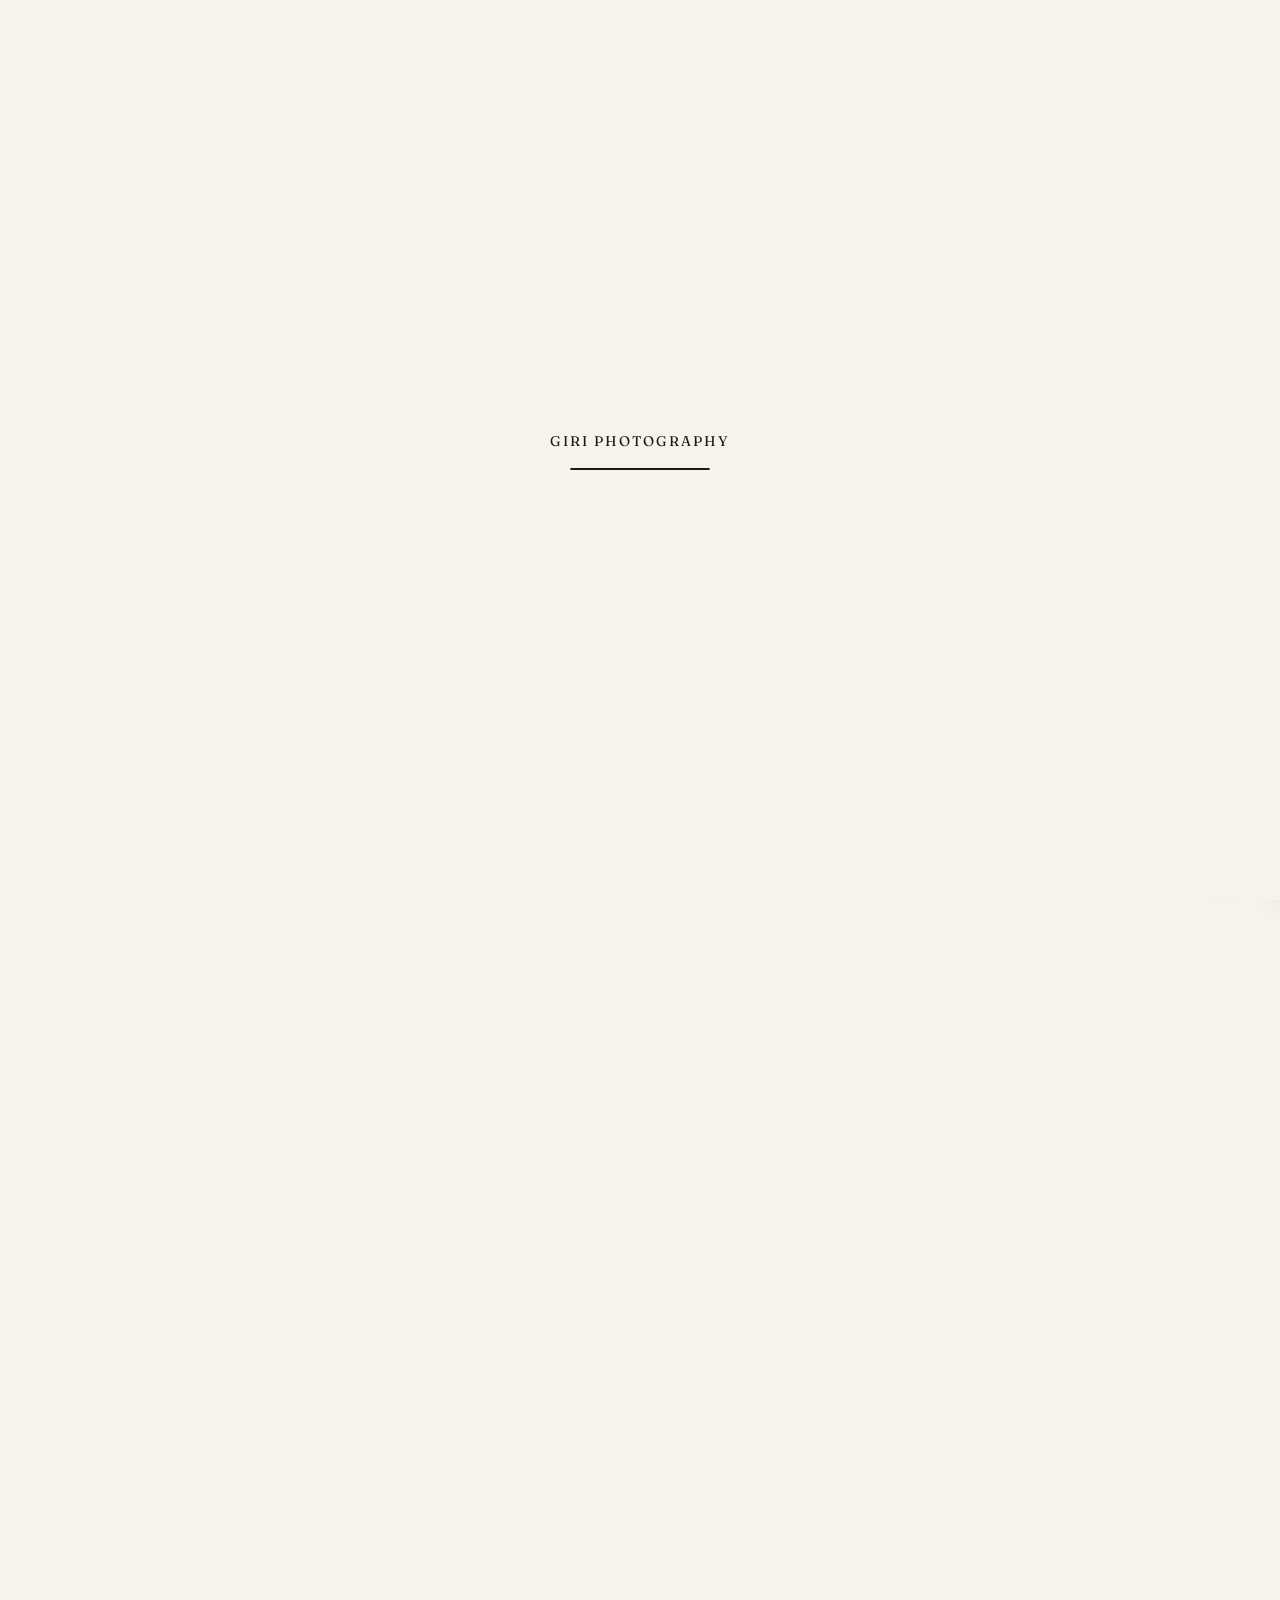
==== index.html @ b2b4411d "Fix Instagram icon lens rendering with fill-rule evenodd" ====
<!DOCTYPE html>
<html lang="en" class="is-loading">
<head>
<meta charset="UTF-8">
<meta name="viewport" content="width=device-width, initial-scale=1.0">
<title>Giri Photography — Visual Archiving</title>

<link rel="stylesheet" href="https://cdnjs.cloudflare.com/ajax/libs/font-awesome/6.5.1/css/all.min.css">
<link rel="stylesheet" href="css/style.css">
<link rel="stylesheet" href="css/home.css">
</head>
<body>
 
<noscript>
  <style>
    #preloader{ display:none !important; }
    html.is-loading, html.is-loading body{ overflow:visible !important; height:auto !important; }
  </style>
</noscript>

<div id="preloader" class="preloader" aria-hidden="true">
  <div class="preloader-inner">
    <div class="preloader-text">Giri Photography</div>
    <div class="preloader-progress">
      <div class="preloader-progress-bar" id="preloaderProgressBar"></div>
    </div>
  </div>
</div>

<header id="siteHeader">
  <div class="container header-inner">
    <div class="logo">
      <a href="index.html" class="logo-name" aria-label="Giri Photography home">
        <span class="logo-giri">Giri</span> <span class="logo-photo">Photography</span>
      </a>
      <span class="logo-social">
        <a href="https://www.instagram.com/giriphotography_official98?igsh=MWI0Zm41c2Rlb3B0MA==" target="_blank" rel="noopener" aria-label="Instagram">
          <svg viewBox="0 0 24 24" width="20" height="20" aria-hidden="true"><defs><radialGradient id="igGrad" cx="30%" cy="107%" r="150%"><stop offset="0%" stop-color="#fdf497"/><stop offset="5%" stop-color="#fdf497"/><stop offset="45%" stop-color="#fd5949"/><stop offset="60%" stop-color="#d6249f"/><stop offset="90%" stop-color="#285AEB"/></radialGradient></defs><rect width="24" height="24" rx="6" fill="url(#igGrad)"/><path fill="#fff" fill-rule="evenodd" d="M12 7.2A4.8 4.8 0 1 0 12 16.8 4.8 4.8 0 0 0 12 7.2Zm0 7.92A3.12 3.12 0 1 1 12 8.88a3.12 3.12 0 0 1 0 6.24Zm4.99-8.11a1.12 1.12 0 1 1-2.24 0 1.12 1.12 0 0 1 2.24 0Z"/></svg>
        </a>
        <a href="https://www.youtube.com/@giriphotography_official" target="_blank" rel="noopener" aria-label="YouTube">
          <svg viewBox="0 0 24 24" width="20" height="20" aria-hidden="true"><path fill="#FF0000" d="M23.5 6.2a3 3 0 0 0-2.1-2.1C19.5 3.5 12 3.5 12 3.5s-7.5 0-9.4.6A3 3 0 0 0 .5 6.2 31 31 0 0 0 0 12a31 31 0 0 0 .5 5.8 3 3 0 0 0 2.1 2.1c1.9.6 9.4.6 9.4.6s7.5 0 9.4-.6a3 3 0 0 0 2.1-2.1A31 31 0 0 0 24 12a31 31 0 0 0-.5-5.8Z"/><path fill="#fff" d="M9.6 15.5V8.5L15.8 12Z"/></svg>
        </a>
      </span>
    </div>

    <nav>
      <ul>
        <li><a href="index.html" class="nav-active fade-seq" style="--fd:0.3s">Home</a></li>
        <li><a href="team.html" class="fade-seq" style="--fd:0.35s">Team</a></li>
        <li><a href="portfolio.html" class="fade-seq" style="--fd:0.4s">Portfolio</a></li>
        <li><a href="service.html" class="fade-seq" style="--fd:0.45s">Services</a></li>
        <li><a href="contact.html" class="fade-seq" style="--fd:0.5s">Contact</a></li>
      </ul>
    </nav>

    <a href="contact.html" class="btn fade-seq" style="--fd:0.55s">Book a Shoot</a>

    <button class="nav-toggle" aria-label="Toggle menu" aria-expanded="false">
      <i class="fa-solid fa-bars"></i>
    </button>
  </div>
</header>

<ul class="mobile-nav" id="navLinks">
  <li><a href="index.html" class="nav-active">Home</a></li>
  <li><a href="team.html">Team</a></li>
  <li><a href="portfolio.html">Portfolio</a></li>
  <li><a href="service.html">Services</a></li>
  <li><a href="contact.html">Contact</a></li>
  <li><a href="contact.html" class="btn">Book a Shoot</a></li>
</ul>

<section class="hero">
  <div class="container">
    <div class="hero-top">
      <h1 class="hero-heading">
        <span class="line"><span class="line-inner">Visual</span></span>
        <span class="line"><span class="line-inner">Archiving</span></span>
      </h1>
      <div class="hero-copy">
        <p class="fade-seq" style="--fd:0.55s">We preserve the emotions, connections, and stories behind every moment through timeless photography.</p>
        <a href="portfolio.html" class="btn btn-outline fade-seq" style="--fd:0.75s">View Portfolio</a>      </div>
    </div>

    <div class="gallery">
      <div class="ph building gallery-item" data-label="Architecture" style="--gd:0s">
        <img src="prewedding/couple9.webp" alt="Architecture">
      </div>
      <div class="right-col">
        <div class="ph coat gallery-item" data-label="Editorial" style="--gd:0.25s">
          <img src="engagement/ring3.webp" alt="Editorial">
        </div>
        <div class="ph lens gallery-item" data-label="Equipment" style="--gd:0.5s">
          <img src="service/babyborn.webp" alt="Equipment">
        </div>
      </div>
    </div>
  </div> 
</section>

<section class="stats-section">
  <div class="container">
    <div class="stats-top"><span class="live-dot"></span>Hyderabad  </div>
    <div class="stats">
      <div class="stat"><div class="num" data-target="7" data-suffix="">0</div><div class="label">Years of Craft</div></div>
      <div class="stat"><div class="num" data-target="500" data-suffix="+">0</div><div class="label">EVENTS COVERED</div></div>
      <div class="stat"><div class="num" data-target="400" data-suffix="">0</div><div class="label">WEDDING STORIES      </div></div>
      <div class="stat"><div class="num" data-target="1000" data-suffix="" data-pad="2">00</div><div class="label">HAPPY FAMILIES</div></div>
    </div>
  </div>
</section>

<section class="studio">
  <div class="container studio-grid">
    <div class="studio-left">
      <div class="eyebrow split-reveal" style="--sd:0s; margin-bottom:16px;">The Studio</div>
      <h2 class="split-reveal" style="--sd:0.1s">Capturing moments that deserve to be remembered forever.</h2>
    </div>
    <div class="studio-right">
      <p class="split-reveal" style="--sd:0.15s">At Giri Photography, we believe every photograph tells a story. Through a thoughtful and artistic approach, we capture genuine emotions and unforgettable moments, creating memories that last a lifetime.</p>
      <a href="team.html" class="discover split-reveal" style="--sd:0.3s">DISCOVER MORE</a>
    </div>
  </div>
</section>

<section class="services">
  <div class="container">
    <div class="services-head">
      <div>
        <div class="eyebrow split-reveal" style="--sd:0s; margin-bottom:10px;">Signature Offerings</div>
        <h2 class="split-reveal" style="--sd:0.1s">Our Services</h2>
        <p class="split-reveal" style="--sd:0.15s; max-width:480px; margin-top:14px;">From weddings to birthdays, we offer a range of photography packages tailored to capture every occasion beautifully.</p>
        <a href="service.html" class="btn btn-outline split-reveal" style="--sd:0.2s; margin-top:20px;">View Services</a>
      </div>
    </div>

    <div class="service-cards-wrap">
      <div class="service-cards">
        <div class="service-card">
          <div class="ph" data-label="Wedding"><img id="home-service-photo-1" src="service/wedding.webp" alt="Wedding"></div>
          <div class="count">01 / 6</div>
          <h3 id="home-service-name-1">Wedding &amp; Pre-Wedding</h3>
          <div class="price" id="home-service-price-1">From ₹8,000</div>
          <a href="contact.html" class="service-book-btn">Book Now</a>
        </div>
        <div class="service-card">
          <div class="ph" data-label="Maternity"><img id="home-service-photo-2" src="service/maternity.webp" alt="Maternity"></div>
          <div class="count">02 / 6</div>
          <h3 id="home-service-name-2">Maternity Shoot</h3>
          <div class="price" id="home-service-price-2">From ₹6,500</div>
          <a href="contact.html" class="service-book-btn">Book Now</a>
        </div>
        <div class="service-card">
          <div class="ph" data-label="House Warming"><img id="home-service-photo-3" src="house.webp" alt="House Warming"></div>
          <div class="count">03 / 6</div>
          <h3 id="home-service-name-3">House Warming Ceremony</h3>
          <div class="price" id="home-service-price-3">From ₹5,000</div>
          <a href="contact.html" class="service-book-btn">Book Now</a>
        </div>
        <div class="service-card">
          <div class="ph" data-label="Haldi ceremony"><img id="home-service-photo-4" src="service/haldi.webp" alt="Haldi ceremony"></div>
          <div class="count">04 / 6</div>
          <h3 id="home-service-name-4">Haldi</h3>
          <div class="price" id="home-service-price-4">From ₹4,000</div>
          <a href="contact.html" class="service-book-btn">Book Now</a>
        </div>
        <div class="service-card">
          <div class="ph" data-label="Birthday parites"><img id="home-service-photo-5" src="service/birthday.webp" alt="Birthday parites"></div>
          <div class="count">05 / 6</div>
          <h3 id="home-service-name-5">Birthday parties</h3>
          <div class="price" id="home-service-price-5">From ₹5,500</div>
          <a href="contact.html" class="service-book-btn">Book Now</a>
        </div>
        <div class="service-card">
          <div class="ph" data-label="traditional events"><img id="home-service-photo-6" src="service/solo.webp" alt="traditional events"></div>
          <div class="count">06 / 6</div>
          <h3 id="home-service-name-6">Solo Photography</h3>
          <div class="price" id="home-service-price-6">From ₹7,000</div>
          <a href="contact.html" class="service-book-btn">Book Now</a>
        </div>
      </div>
    </div>

    <div class="scroll-hint">
      <span>Swipe to see more</span>
      <i class="fa-solid fa-arrow-right-long"></i>
    </div>
  </div>
</section>

<section class="quote-section">
  <div class="container">
    <div class="quote-inner">
      <div class="quote-mark split-reveal" style="--sd:0s">&rdquo;</div>
      <div class="split-reveal" style="--sd:0.1s">
        <blockquote>&ldquo;The studio has a unique ability to capture the soul of a garment. Their work isn&rsquo;t just photography; it&rsquo;s high art that communicates prestige and quiet luxury.&rdquo;</blockquote>
      </div>
      <div class="split-reveal" style="--sd:0.2s">
        <cite>&mdash; Creative Director, Vogue</cite>
      </div>
      <div class="quote-dots split-reveal" style="--sd:0.3s"></div>
    </div>
  </div>

</section>

<section class="cta-section">
  <div class="container">
    <h2 class="split-reveal" style="--sd:0.1s">Begin Your Story</h2>
    <p class="split-reveal" style="--sd:0.2s">From intimate ceremonies to grand celebrations, we transform your precious moments into timeless stories that live beyond a lifetime.</p>
    <a href="contact.html"class="btn">Book Your Session</a></div>
</section>

<footer>
  <div class="container">
    <div class="footer-grid">
      <div class="split-reveal" style="--sd:0s">
        <h4>Giri Photography</h4>
        <p>A studio dedicated to timeless, emotive photography &mdash; weddings, portraits, and editorial work crafted with care.</p>
        <div class="social">
          <a href="https://www.instagram.com/giriphotography_official98?igsh=MWI0Zm41c2Rlb3B0MA==" target="_blank" rel="noopener" aria-label="Instagram"><span><i class="fa-brands fa-instagram"></i></span></a>
          <a href="#" aria-label="Facebook"><span><i class="fa-brands fa-facebook-f"></i></span></a>
          <a href="https://wa.me/919848403872" target="_blank" rel="noopener" aria-label="WhatsApp"><span><i class="fa-brands fa-whatsapp"></i></span></a>
        </div>
      </div>
      <div class="foot-links split-reveal" style="--sd:0.1s">
        <div class="head">Quick Links</div>
        <ul>
          <li><a href="index.html">Home</a></li>
          <li><a href="portfolio.html">Portfolio</a></li>
          <li><a href="service.html">Services</a></li>
          <li><a href="contact.html">Contact</a></li>
        </ul>
      </div>
      <div class="foot-links split-reveal" style="--sd:0.2s">
        <div class="head">Explore</div>
        <ul>
          <li><a href="#">Journal</a></li>
          <li><a href="#">Gallery</a></li>
          <li><a href="#">Press</a></li>
          <li><a href="#">FAQs</a></li>
        </ul>
      </div>
      <div class="split-reveal" style="--sd:0.3s">
        <div class="head foot-links" style="margin-bottom:14px;">Visit Us</div>
        <div class="visit-box">
          <p><i class="fa-solid fa-location-dot"></i> kompally , hyderabad</p>
          <p><i class="fa-solid fa-phone"></i> +91 98484 03872</p>
          <p><i class="fa-solid fa-clock"></i> Mon&ndash;Sat, 10:00 AM &ndash; 8:30 PM</p>
          <a href="https://www.google.com/maps/search/?api=1&query=Kompally,+Hyderabad" target="_blank" rel="noopener" class="get-dir">GET DIRECTIONS <i class="fa-solid fa-arrow-right-long"></i></a>
        </div>
      </div>
    </div>
    <div class="foot-bottom split-reveal" style="--sd:0.4s">
      <span>&copy; 2026 Giri Photography. All rights reserved.</span>
      <span><a href="#">Privacy policy</a><a href="#">Terms of service</a></span>
    </div>
  </div>
</footer>

<a href="tel:+919848403872" class="call-float call-float-enter" aria-label="Call the studio">
  <svg viewBox="0 0 24 24" fill="white" xmlns="http://www.w3.org/2000/svg">
    <path d="M6.62 10.79a15.05 15.05 0 0 0 6.59 6.59l2.2-2.2a1 1 0 0 1 1.01-.24c1.12.37 2.33.57 3.58.57a1 1 0 0 1 1 1V20a1 1 0 0 1-1 1C10.61 21 3 13.39 3 4a1 1 0 0 1 1-1h3.5a1 1 0 0 1 1 1c0 1.25.2 2.46.57 3.58a1 1 0 0 1-.25 1.01l-2.2 2.2Z"/>
  </svg>
</a>

<script src="js/home.js"></script>
<script src="js/main.js"></script>

 <script src="https://identity.netlify.com/v1/netlify-identity-widget.js"></script>
<script>
  if (window.netlifyIdentity) {
    window.netlifyIdentity.on("init", function(user) {
      if (!user) {
        window.netlifyIdentity.on("login", function() {
          document.location.href = "/admin/";
        });
      }
    });
  }
</script>

<script src="js/home.js"></script>
<script src="js/main.js"></script>


</body>
</html>
---- css/style.css ----
/* ==========================================================================
   Giri Photography — Global Stylesheet
   Fonts: Fraunces (headings) / Manrope (body)
   ========================================================================== */

   @import url('https://fonts.googleapis.com/css2?family=Fraunces:ital,opsz,wght@0,9..144,300;0,9..144,400;0,9..144,500;0,9..144,600;0,9..144,700;1,9..144,400;1,9..144,500&family=Manrope:wght@300;400;500;600;700&display=swap');

   /* ============ ROOT / PALETTE ============ */
   :root{
     --bg:#F7F3EC;
     --ink:#1a1a18;
     --muted:#6b6b66;
     --line:#dcd9d2;
     --alt-bg:#EEE8DD;
     --accent-green:#1f3d33;
   
     --font-heading:'Fraunces', serif;
     --font-body:'Manrope', sans-serif;
   
     --container-width:1200px;
     --gutter:24px;
     --ease-premium: cubic-bezier(0.16, 1, 0.3, 1);
   }
   
   /* ============ RESET ============ */
   *,
   *::before,
   *::after{
     box-sizing:border-box;
     margin:0;
     padding:0;
   }
   
   html{
     scroll-behavior:smooth;
     overflow-x:hidden;
     width:100%;
   }
   
   body{
     background:var(--bg);
     color:var(--ink);
     font-family:var(--font-body);
     font-size:16px;
     font-weight:400;
     line-height:1.6;
     -webkit-font-smoothing:antialiased;
     -moz-osx-font-smoothing:grayscale;
     width:100%;
   }
   
   img, picture, video, svg{ display:block; max-width:100%; }
   
   a{ color:inherit; text-decoration:none; }
   
   a:not([class]){
     text-underline-offset:3px;
     text-decoration:underline;
     text-decoration-color:var(--line);
     transition:text-decoration-color .25s, color .25s;
   }
   
   a:not([class]):hover{
     color:var(--muted);
     text-decoration-color:var(--muted);
   }
   
   .link{
     color:var(--ink);
     text-underline-offset:3px;
     text-decoration:underline;
     text-decoration-color:var(--line);
     transition:text-decoration-color .25s, color .25s;
   }
   
   .link:hover{ color:var(--muted); text-decoration-color:var(--muted); }
   
   ul, ol{ list-style:none; }
   
   button{ font-family:inherit; border:none; background:none; }
   
   /* ============ TYPOGRAPHY ============ */
   h1, h2, h3, h4, h5, h6{
     font-family:var(--font-heading);
     font-weight:500;
     color:var(--ink);
     line-height:1.15;
     letter-spacing:-.01em;
   }
   
   h1{ font-size:56px; font-weight:600; }
   h2{ font-size:40px; }
   h3{ font-size:28px; }
   h4{ font-size:20px; }
   h5{ font-size:16px; }
   h6{ font-size:13px; letter-spacing:1.5px; text-transform:uppercase; }
   
   p{
     font-family:var(--font-body);
     color:var(--ink);
     font-size:16px;
     line-height:1.7;
   }
   
   .eyebrow{
     font-family:var(--font-body);
     font-size:11px;
     letter-spacing:2.5px;
     text-transform:uppercase;
     color:var(--muted);
   }
   
   .muted{ color:var(--muted); }
   
   /* ============ LAYOUT HELPERS ============ */
   .container{
     width:100%;
     max-width:var(--container-width);
     margin:0 auto;
     padding:0 var(--gutter);
   }
   
   section{ padding:80px 0; }
   
   section.alt{ background:var(--alt-bg); }
   
   hr, .divider{ border:none; border-top:1px solid var(--line); }
   
   /* ============ FORMS ============ */
   label{
     display:block;
     font-family:var(--font-body);
     font-size:12px;
     letter-spacing:.5px;
     text-transform:uppercase;
     color:var(--muted);
     margin-bottom:8px;
   }
   
   input, textarea, select{
     width:100%;
     font-family:var(--font-body);
     font-size:15px;
     color:var(--ink);
     background:#fff;
     border:1px solid var(--line);
     padding:13px 16px;
     transition:border-color .25s, background .25s;
   }
   
   textarea{ min-height:140px; resize:vertical; }
   
   select{
     appearance:none;
     -webkit-appearance:none;
     background-image:linear-gradient(45deg, transparent 50%, var(--muted) 50%), linear-gradient(135deg, var(--muted) 50%, transparent 50%);
     background-position:calc(100% - 20px) center, calc(100% - 15px) center;
     background-size:5px 5px, 5px 5px;
     background-repeat:no-repeat;
     padding-right:40px;
     cursor:pointer;
   }
   
   input::placeholder, textarea::placeholder{ color:var(--muted); opacity:1; }
   
   input:hover, textarea:hover, select:hover{ border-color:var(--muted); }
   
   input:focus, textarea:focus, select:focus{
     outline:none;
     border-color:var(--ink);
     background:var(--bg);
   }
   
   input:disabled, textarea:disabled, select:disabled{
     background:var(--alt-bg);
     color:var(--muted);
     cursor:not-allowed;
   }
   
   .field{ margin-bottom:24px; }
   .field-row{ display:flex; gap:20px; }
   .field-row .field{ flex:1; }
   
   input[type="checkbox"], input[type="radio"]{
     width:auto;
     accent-color:var(--ink);
     cursor:pointer;
   }
   
   /* ============ HEADER / NAV ============ */
   header{
     background:var(--alt-bg);
     border-bottom:1px solid var(--line);
     padding:24px 0;
     position:sticky;
     top:0;
     z-index:150;
     transition:transform .45s var(--ease-premium), box-shadow .3s ease;
     /* FIX: no transform/filter here — keep it that way. A transform on
        this ancestor would re-anchor any position:fixed descendant
        to this box instead of the viewport, a common cause of panels
        bleeding into the page layout. */
   }
   
   header.scrolled{
     box-shadow:0 4px 16px rgba(26,26,24,.08);
   }
   
   header.header-hidden{
     transform:translateY(-100%);
   }
   
   .header-inner{ display:flex; align-items:center; justify-content:space-between; }
   
   .logo{ display:flex; flex-direction:column; gap:8px; margin-right:56px; }
   .logo-name{
     font-family:var(--font-heading);
     font-size:22px;
     font-weight:600;
     letter-spacing:.3px;
     white-space:nowrap;
     text-transform:uppercase;
   }
   .logo-giri{ color:#000000; }
   .logo-photo{ color:#1e5631; }
   .logo-social{ display:flex; align-items:center; gap:14px; }
   .logo-social a{
     display:flex;
     align-items:center;
     transition:opacity .2s ease;
   }
   .logo-social a svg{ display:block; }
   .logo-social a:hover{ opacity:.75; }
   
   nav ul{
     display:flex;
     gap:36px;
     list-style:none;
     font-family:var(--font-body);
     font-size:14px;
     color:var(--ink);
   }
   
   nav a:hover{ color:var(--muted); }
   
   .nav-active{ border-bottom:1px solid var(--ink); padding-bottom:2px; }
   
   /* ============ MOBILE NAV TOGGLE ============ */
   .nav-toggle{
     display:none;
     width:56px;
     height:56px;
     align-items:center;
     justify-content:center;
     cursor:pointer;
     z-index:210;
     flex-shrink:0;
   }
   
   .nav-toggle i{
     font-size:26px;
     color:var(--ink);
     line-height:1;
   }
   
   .mobile-nav{
     position:fixed;
     top:0;
     right:0;
     height:100vh;
     width:min(78%,320px);
     max-width:100vw; /* FIX: hard safety cap so this panel can never be
                          wider than the viewport, even mid-transition on
                          very narrow screens */
     display:flex;
     flex-direction:column;
     gap:0;
     background:var(--alt-bg);
     border-left:1px solid var(--line);
     box-shadow:-8px 0 24px rgba(26,26,24,.08);
     padding-top:96px;
     transform:translateX(100%);
     transition:transform .3s ease;
     z-index:200;
     overflow-y:auto;
     overflow-x:hidden; /* FIX: stop any oversized child inside the panel
                            from forcing this fixed element to widen or
                            scroll sideways */
   }
   
   .mobile-nav.nav-open{ transform:translateX(0); }
   
   .mobile-nav li{ border-bottom:1px solid var(--line); }
   
   .mobile-nav a{
     display:block;
     padding:18px var(--gutter);
     font-size:17px;
   }
   
   .mobile-nav a.nav-active{
     border-bottom:none;
     text-decoration:underline;
     text-underline-offset:4px;
   }
   
   .mobile-nav .btn{
     display:block;
     width:60%;
     margin:20px 0 0 var(--gutter);
     text-align:center;
   }
   
   /* ============ BUTTONS ============ */
   .btn{
     display:inline-block;
     padding:13px 26px;
     font-family:var(--font-body);
     font-size:13px;
     font-weight:500;
     letter-spacing:.5px;
     border:1px solid var(--ink);
     background:var(--ink);
     color:#fff;
     cursor:pointer;
     transition:.25s;
   }
   
   .btn:hover{ background:transparent; color:var(--ink); border:1px solid var(--ink); }
   
   .btn-outline{ background:transparent; color:var(--ink); border:1px solid var(--ink); }
   .btn-outline:hover{ background:var(--ink); color:#fff; }
   
   .btn-accent{
     background:var(--accent-green);
     border:1px solid var(--accent-green);
     color:#fff;
     cursor:pointer;
     transition:.25s;
   }
   .btn-accent:hover{ background:transparent; color:var(--ink); border:1px solid var(--ink); }
   
   /* ============ FOOTER ============ */
   footer{
     background:var(--alt-bg);
     padding:80px 0 30px;
     border-top:1px solid var(--line);
     margin-top:40px;
   }
   
   .footer-grid{
     display:grid;
     grid-template-columns:1.6fr 1fr 1fr 1.2fr;
     gap:40px;
     margin-bottom:60px;
   }
   
   .footer-grid h4{
     font-family:var(--font-heading);
     font-size:20px;
     margin-bottom:14px;
     color:var(--ink);
   }
   
   .footer-grid p{
     font-family:var(--font-body);
     font-size:13px;
     color:var(--muted);
     line-height:1.7;
     max-width:240px;
   }
   
   .foot-links{ font-family:var(--font-body); font-size:13px; color:var(--muted); }
   .foot-links .head{
     font-size:11px;
     letter-spacing:1.5px;
     color:var(--ink);
     text-transform:uppercase;
     margin-bottom:14px;
   }
   .foot-links li{ list-style:none; margin-bottom:10px; }
   
   .social{ display:flex; gap:10px; margin-top:20px; }
   .social span{
     width:34px;
     height:34px;
     border-radius:50%;
     border:1px solid var(--line);
     display:flex;
     align-items:center;
     justify-content:center;
     font-size:13px;
     color:var(--ink);
     transition:background .25s, color .25s, border-color .25s;
   }
   .social a:hover span{
     background:var(--ink);
     border-color:var(--ink);
     color:#fff;
   }
   
   .visit-box{
     background:#fff;
     border:1px solid var(--line);
     border-radius:14px;
     padding:20px;
     font-family:var(--font-body);
     font-size:13px;
     overflow:hidden;
   }
   .visit-box p{ color:var(--ink); margin-bottom:10px; display:flex; align-items:center; gap:10px; }
   .visit-box p i{ width:16px; text-align:center; color:var(--ink); font-size:13px; }
   .visit-box .get-dir{
     display:block;
     background:var(--ink);
     border:1px solid var(--ink);
     border-radius:8px;
     color:#fff;
     text-align:center;
     padding:12px;
     font-size:12px;
     letter-spacing:1px;
     margin-top:14px;
     cursor:pointer;
     transition:.25s;
   }
   .visit-box .get-dir:hover{ background:transparent; color:var(--ink); border:1px solid var(--ink); }
   
   .foot-bottom{
     display:flex;
     justify-content:space-between;
     font-family:var(--font-body);
     font-size:12px;
     color:var(--muted);
     border-top:1px solid var(--line);
     padding-top:24px;
   }
   .foot-bottom a{ margin-left:24px; }

 
   /* ============ RESPONSIVE ============ */
   @media(max-width:900px){
     nav{ display:none; }
     .nav-toggle{ display:flex; width:50px; height:50px; }
     .nav-toggle i{ font-size:24px; }
     /* Hide the header's inline "Book a Shoot" button on mobile/tablet —
        it's already available inside the slide-out mobile-nav panel,
        so showing it twice next to the hamburger is redundant. */
     .header-inner > .btn{ display:none; }
     h1{ font-size:40px; }
     h2{ font-size:30px; }
     header{ padding:18px 0; }
     /* Single-row mobile header: social icons — centered logo — menu button,
        all on one line. .logo becomes a transparent wrapper so its two
        children (logo-social, logo-name) act as direct grid items alongside
        .nav-toggle. */
     .header-inner{ display:grid; grid-template-columns:auto 1fr auto; align-items:center; }
     .logo{ display:contents; margin-right:0; }
     .logo-social{ order:1; justify-self:start; gap:10px; }
     .logo-name{ order:2; justify-self:center; font-size:15px; white-space:nowrap; }
     .nav-toggle{ order:3; justify-self:end; }
     .mobile-nav{ padding-top:88px; }
     .footer-grid{ grid-template-columns:1fr 1fr; gap:28px; }
   }

   @media(max-width:768px){
     h1{ font-size:36px; }
     h2{ font-size:28px; }
   }
   
   @media(max-width:600px){
     section{ padding:56px 0; }
     h1{ font-size:32px; }
     h2{ font-size:26px; }
     header{ padding:14px 0; }
     .logo{ gap:5px; }
     .logo-name{ font-size:17px; }
     .logo-social a{ font-size:20px; }
     .nav-toggle{ width:44px; height:44px; }
     .nav-toggle i{ font-size:22px; }
     .mobile-nav{ padding-top:76px; }
     .field-row{ flex-direction:column; gap:0; }
     .mobile-nav .btn{ width:70%; }
     .footer-grid{ grid-template-columns:1fr; }
     .foot-bottom{ flex-direction:column; gap:10px; }
     .foot-bottom a{ margin-left:0; margin-right:16px; }
   }

   @media(max-width:400px){
     header{ padding:12px 0; }
     .logo{ gap:4px; }
     .logo-name{ font-size:15px; }
     .logo-social a{ font-size:19px; }
     .nav-toggle{ width:40px; height:40px; }
     .nav-toggle i{ font-size:20px; }
     .mobile-nav{ padding-top:68px; }
   }
   
   @media(max-width:340px){
     .container{ padding:0 16px; }
     header{ padding:10px 0; }
     /* Keep logo + hamburger side-by-side instead of stacking them —
        stacking was pushing the toggle below the logo and eating
        vertical space above the fold. */
     .header-inner{
       flex-direction:row;
       align-items:center;
       justify-content:space-between;
       gap:10px;
     }
     .logo{ gap:4px; }
     .logo-name{ font-size:14px; }
     .logo-social a{ font-size:18px; }
     .nav-toggle{ width:38px; height:38px; }
     .nav-toggle i{ font-size:18px; }
     .mobile-nav{ width:min(85%,300px); padding-top:60px; }
     .btn{ width:100%; text-align:center; padding:11px 18px; font-size:12px; }
     footer{ padding:56px 0 24px; }
     .footer-grid{ grid-template-columns:1fr; gap:32px; margin-bottom:40px; }
     .footer-grid p{ max-width:100%; }
     .footer-grid h4{ font-size:18px; }
     .visit-box{ padding:16px; }
     .social{ flex-wrap:wrap; }
     .foot-bottom{ font-size:11px; }
     .foot-bottom a{ margin-right:12px; }
   }

   /* ============ CALL FLOATING BUTTON (global) ============ */
   .call-float{
     position:fixed;
     bottom:24px;
     right:24px;
     width:58px;
     height:58px;
     background:var(--ink);
     border-radius:50%;
     display:flex;
     align-items:center;
     justify-content:center;
     box-shadow:0 8px 20px rgba(0,0,0,0.2);
     z-index:50;
     transition:transform .2s;
   }
   .call-float:hover{ transform:scale(1.08); }
   .call-float svg{ width:26px; height:26px; }

   /* entrance + idle pulse */
   .call-float-enter{
     opacity:0;
     transform:scale(0.3);
     animation:
       callEnter .6s var(--ease-premium) 1s forwards,
       callPulse 2.6s ease-in-out 1.6s infinite;
   }
   @keyframes callEnter{
     0%{ opacity:0; transform:scale(0.3); }
     60%{ opacity:1; transform:scale(1.15); }
     100%{ opacity:1; transform:scale(1); }
   }
   @keyframes callPulse{
     0%, 100%{ transform:scale(1); box-shadow:0 8px 20px rgba(0,0,0,0.2); }
     50%{ transform:scale(1.06); box-shadow:0 10px 26px rgba(0,0,0,0.28); }
   }

   @media(max-width:600px){
     .call-float{ width:50px; height:50px; bottom:16px; right:16px; }
     .call-float svg{ width:22px; height:22px; }
   }

   @media (prefers-reduced-motion: reduce){
     .call-float-enter{ opacity:1; transform:scale(1); }
   }
---- css/home.css ----
/* ==========================================================================
   Giri Photography — Homepage
   Depends on style.css for tokens, header, footer, buttons, layout helpers
   ========================================================================== */

/* ============ PRELOADER ============ */
html.is-loading,
html.is-loading body{
  overflow:hidden;
  height:100%;
}

.preloader{
  position:fixed;
  inset:0;
  z-index:9999;
  display:flex;
  align-items:center;
  justify-content:center;
  background:var(--bg, #F7F3EC);
  transition:opacity .5s ease, visibility .5s ease;
}

.preloader.loaded{
  opacity:0;
  visibility:hidden;
  pointer-events:none;
}

.preloader-inner{
  display:flex;
  flex-direction:column;
  align-items:center;
  gap:16px;
}

.preloader-text{
  font-family:var(--font-heading);
  font-size:14px;
  letter-spacing:2px;
  text-transform:uppercase;
  color:var(--ink);
  opacity:0;
  transform:translateY(6px);
  animation:preloader-in .6s cubic-bezier(.16,1,.3,1) forwards .1s;
}

.preloader-progress{
  width:140px;
  height:2px;
  border-radius:2px;
  background:rgba(0,0,0,.08);
  overflow:hidden;
  opacity:0;
  animation:preloader-in .6s cubic-bezier(.16,1,.3,1) forwards .25s;
}

.preloader-progress-bar{
  height:100%;
  width:0%;
  background:var(--ink);
  border-radius:2px;
}

@keyframes preloader-in{
  to{ opacity:1; transform:none; }
}

/* ============ HEADER / NAV ============ */
#siteHeader{
  transition:padding .35s ease, box-shadow .35s ease, background-color .35s ease, transform .45s var(--ease-premium);
}

#siteHeader.scrolled{
  padding-top:0;
  padding-bottom:0;
  box-shadow:0 2px 18px rgba(0,0,0,.06);
}

#siteHeader.scrolled .header-inner{ padding-top:10px; padding-bottom:10px; }

#siteHeader .logo-mark img{
  transition:transform .35s ease;
}

#siteHeader.scrolled .logo-mark img{ transform:scale(.88); }

/* Logo fade + scale entrance once the page is ready */
#siteHeader .logo-mark{
  display:inline-flex;
  opacity:0;
  transform:scale(.85);
}

body.page-ready #siteHeader .logo-mark{
  animation:logo-in .6s cubic-bezier(.16,1,.3,1) forwards .2s;
}

@keyframes logo-in{
  to{ opacity:1; transform:scale(1); }
}

/* Underline-draw on nav links */
header nav ul li a{
  position:relative;
  padding-bottom:4px;
}

header nav ul li a::after{
  content:"";
  position:absolute;
  left:0;
  bottom:0;
  width:100%;
  height:1px;
  background:currentColor;
  transform:scaleX(0);
  transform-origin:left;
  transition:transform .3s ease;
}

header nav ul li a:hover::after,
header nav ul li a.nav-active::after{
  transform:scaleX(1);
}

/* Mobile nav slide/fade + staggered links */
.mobile-nav li{
  opacity:0;
  transform:translateY(-8px);
  transition:opacity .3s ease, transform .3s ease;
}

.mobile-nav.open li{
  opacity:1;
  transform:translateY(0);
}

.mobile-nav.open li:nth-child(1){ transition-delay:.04s; }
.mobile-nav.open li:nth-child(2){ transition-delay:.08s; }
.mobile-nav.open li:nth-child(3){ transition-delay:.12s; }
.mobile-nav.open li:nth-child(4){ transition-delay:.16s; }
.mobile-nav.open li:nth-child(5){ transition-delay:.2s; }
.mobile-nav.open li:nth-child(6){ transition-delay:.24s; }

/* Button press feedback (all buttons) */
.btn,
.quote-dot,
.discover,
.get-dir{
  transition:transform .15s ease, opacity .25s ease, background-color .25s ease, color .25s ease, border-color .25s ease;
}

.btn:active{
  transform:scale(.96);
}

/* ============ HERO ============ */
.hero{ padding:70px 0 50px; }

/* Hero heading mask reveal */
.hero-heading{ overflow:hidden; }

.hero-heading .line{
  display:block;
  overflow:hidden;
  line-height:1.05;
}

.hero-heading .line-inner{
  display:block;
  transform:translateY(110%);
  opacity:0;
}

body.page-ready .hero-heading .line-inner{
  animation:line-reveal .8s cubic-bezier(.16,1,.3,1) forwards;
}

body.page-ready .hero-heading .line:nth-child(2) .line-inner{ animation-delay:.15s; }

@keyframes line-reveal{
  to{ transform:translateY(0); opacity:1; }
}

/* Hero-copy staggered fade-up */
.fade-seq{
  opacity:0;
  transform:translateY(14px);
}

body.page-ready .fade-seq{
  animation:fade-seq-in .6s ease forwards;
  animation-delay:var(--fd, 0s);
}

@keyframes fade-seq-in{
  to{ opacity:1; transform:translateY(0); }
}

.hero-top{
  display:flex;
  justify-content:space-between;
  align-items:flex-end;
  position:relative;
  padding-bottom:28px;
  gap:40px;
}

.hero-top::after{
  content:"";
  position:absolute;
  left:0;
  right:0;
  bottom:0;
  height:1px;
  background:var(--ink);
  transform:scaleX(0);
  transform-origin:left;
}

body.page-ready .hero-top::after{
  animation:divider-fill .9s cubic-bezier(.16,1,.3,1) forwards;
  animation-delay:1.05s;
}

@keyframes divider-fill{
  to{ transform:scaleX(1); }
}

.hero-top h1{ line-height:1.05; }

.hero-copy{ max-width:300px; text-align:left; }

.hero-copy p{
  font-size:14px;
  color:var(--muted);
  line-height:1.6;
  margin-bottom:18px;
}

.gallery{
  display:grid;
  grid-template-columns:1.4fr 1fr;
  gap:24px;
  margin-top:40px;
  margin-bottom:100px;
  height:520px;
}

.gallery .right-col{
  display:grid;
  grid-template-rows:1fr 1fr;
  gap:24px;
}

.ph{
  background:#cfcabd;
  position:relative;
  overflow:hidden;
}

.ph.building{ background:linear-gradient(160deg,#7e9aa8 0%,#9fb2b0 35%,#c9a36a 60%,#8a6a3f 100%); }
.ph.coat{ background:#1c1c1c; }
.ph.lens{ background:#0e0e0e; }

.ph img{
  width:100%;
  height:100%;
  object-fit:cover;
  display:block;
  opacity:0;
  transition:opacity .5s ease;
}

.ph img.loaded{ opacity:1; }

/* Gallery entrance stagger — clip-mask reveal (mask slides up to reveal each photo) */
.gallery-item{
  clip-path:inset(100% 0 0 0);
}

body.page-ready .gallery-item{
  animation:gallery-in 1.2s cubic-bezier(0.77, 0, 0.175, 1) forwards;
  animation-delay:var(--gd, 0s);
}

@keyframes gallery-in{
  to{ clip-path:inset(0 0 0 0); }
}

body.page-ready .hero.in-view .gallery-item img{
  animation:ken-burns 9s ease-in-out infinite alternate;
  will-change:transform;
}

@keyframes ken-burns{
  from{ transform:scale(1); }
  to{ transform:scale(1.05); }
}

.ph::before{
  content:"";
  position:absolute;
  inset:auto 0 0 0;
  height:40%;
  background:linear-gradient(to top, rgba(0,0,0,.5), rgba(0,0,0,0));
  pointer-events:none;
}

.ph::after{
  content:attr(data-label);
  position:absolute;
  bottom:10px;
  left:10px;
  font-size:10px;
  letter-spacing:1px;
  color:rgba(255,255,255,.85);
  text-transform:uppercase;
  text-shadow:0 1px 3px rgba(0,0,0,.5);
}

/* ============ STATS ============ */
.stats-section{ padding:100px 0 40px; border-bottom:1px solid var(--line); }

.stats-top{
  display:flex;
  align-items:center;
  justify-content:flex-end;
  font-size:12px;
  color:var(--muted);
  border-top:1px solid var(--line);
  padding-top:24px;
  margin-bottom:36px;
}

.live-dot{
  display:inline-block;
  width:6px;
  height:6px;
  border-radius:50%;
  background:#3fae5a;
  margin-right:8px;
  animation:pulse-dot 1.8s ease-in-out infinite;
}

@keyframes pulse-dot{
  0%,100%{ box-shadow:0 0 0 0 rgba(63,174,90,.5); }
  50%{ box-shadow:0 0 0 5px rgba(63,174,90,0); }
}

.stats{ display:flex; justify-content:space-between; text-align:center; flex-wrap:nowrap; }

.stat{
  flex:1;
  min-width:0;
  opacity:0;
  transform:translateY(16px);
  transition:opacity .5s ease, transform .5s ease;
}

.stat.in-view{ opacity:1; transform:translateY(0); }

.stat:nth-child(1){ transition-delay:0s; }
.stat:nth-child(2){ transition-delay:.1s; }
.stat:nth-child(3){ transition-delay:.2s; }
.stat:nth-child(4){ transition-delay:.3s; }
.stat .num{ font-family:var(--font-heading); font-size:34px; }
.stat .label{
  font-size:11px;
  letter-spacing:1.5px;
  color:var(--muted);
  text-transform:uppercase;
  margin-top:6px;
  white-space:nowrap;
  overflow:hidden;
  text-overflow:ellipsis;
}

/* ============ STUDIO / ABOUT ============ */
.studio{ padding:60px 0 120px; }

.studio-grid{ display:flex; justify-content:space-between; gap:60px; }

.studio-grid h2{
  font-size:34px;
  line-height:1.35;
  text-transform:uppercase;
  max-width:560px;
  font-weight:600;
}

.studio-right{ max-width:280px; }

.studio-right p{
  font-size:14px;
  color:var(--muted);
  line-height:1.7;
  margin-bottom:20px;
}

/* Split heading/paragraph reveal (independent of whole-section reveal) */
.split-reveal{
  opacity:0;
  transform:translateY(20px);
  transition:opacity .6s ease, transform .6s ease;
  transition-delay:var(--sd, 0s);
}

.split-reveal.in-view{ opacity:1; transform:translateY(0); }

.discover{
  font-size:12px;
  letter-spacing:1px;
  display:inline-block;
  padding:10px 20px;
  border:1px solid var(--ink);
  border-radius:2px;
  transition:background-color .25s ease, color .25s ease;
}

.discover:hover{
  background:var(--ink);
  color:var(--bg, #F7F3EC);
}

/* ============ SERVICES ============ */
.services{ padding:40px 0 40px; }

.services-head{
  display:flex;
  justify-content:space-between;
  align-items:flex-end;
  margin-bottom:50px;
}

.services-head h2{ font-size:52px; font-style:italic; font-weight:500; }

.service-cards-wrap{ position:relative; }

.service-cards{
  display:flex;
  align-items:flex-start;
  gap:30px;
  overflow-x:auto;
  overflow-y:clip;
  /* scroll-snap-type intentionally removed: Chrome has a known bug where a
     horizontal scroll-snap container nested inside a vertically-scrolling
     page can lock scroll ownership to itself for the rest of a continuous
     gesture (mouse wheel session, trackpad swipe, or touch drag) even once
     the input becomes purely vertical — this is what was causing the "stuck"
     scroll across touch AND mouse/trackpad in Chrome specifically. Cards
     still scroll smoothly without snapping; they just don't lock to a grid
     position on release. */
  -webkit-overflow-scrolling:touch;
  scrollbar-width:none;
  -ms-overflow-style:none;
  padding-bottom:0;
  padding-top:80px;
  /* touch-action:pan-x pan-y lets the browser handle native vertical page
     scroll AND native horizontal scroll of this container via touch.
     home.js has no custom drag/scroll JS (it was intentionally stripped
     back to plain overflow-x:auto), so touch-action must not restrict
     touch to one axis only — pan-y alone blocked horizontal touch
     scrolling entirely with nothing left to compensate, which is why
     swiping did nothing on mobile. */
  touch-action:pan-x pan-y;
  overscroll-behavior-x:contain;
}

.service-cards::-webkit-scrollbar{ display:none; }

.service-card{
  flex:0 0 calc((100% - 60px) / 3.3);
  opacity:0;
  transform:translateY(30px);
}

/* Staggered reveal once the service cards scroll into view */
.service-cards-wrap.cards-in-view .service-card{
  animation:card-in .6s ease forwards;
}

.service-cards-wrap.cards-in-view .service-card:nth-child(1){ animation-delay:.05s; }
.service-cards-wrap.cards-in-view .service-card:nth-child(2){ animation-delay:.12s; }
.service-cards-wrap.cards-in-view .service-card:nth-child(3){ animation-delay:.19s; }
.service-cards-wrap.cards-in-view .service-card:nth-child(4){ animation-delay:.26s; }
.service-cards-wrap.cards-in-view .service-card:nth-child(5){ animation-delay:.33s; }
.service-cards-wrap.cards-in-view .service-card:nth-child(6){ animation-delay:.4s; }

@keyframes card-in{
  to{ opacity:1; transform:translateY(0); }
}

.service-card:nth-child(even){ margin-top:40px; }

.service-card{ cursor:pointer; }

.service-card .ph{
  height:380px;
  margin-bottom:18px;
  overflow:hidden;
}

.service-card .ph img{
  transition:transform .45s ease;
}

.service-card:hover .ph img{ transform:scale(1.08); }

.service-card .count,
.service-card h3,
.service-card .price{
  transition:transform .25s ease;
}

.service-card:hover .count{ transform:translateY(-2px); }
.service-card:hover h3{ transform:translateY(-3px); }
.service-card:hover .price{ transform:translateY(-2px); }

.service-card .ph::before{
  content:"";
  position:absolute;
  inset:auto 0 0 0;
  height:45%;
  background:linear-gradient(to top, rgba(0,0,0,.55), rgba(0,0,0,0));
}

.service-card .ph::after{ text-shadow:0 1px 3px rgba(0,0,0,.5); }

.service-card .count{ font-size:12px; color:var(--muted); margin-bottom:10px; }
.service-card h3{
  font-family:var(--font-heading);
  font-style:italic;
  font-weight:500;
  font-size:28px;
  line-height:1.25;
  margin-bottom:10px;
}
.service-card .price{ font-size:14px; color:var(--muted); }

.service-card .service-book-btn{
  display:inline-block;
  margin-top:14px;
  padding:8px 20px;
  font-size:10px;
  letter-spacing:1.5px;
  text-transform:uppercase;
  border:1px solid var(--ink);
  background:transparent;
  color:var(--ink);
  border-radius:2px;
  cursor:pointer;
  transition:background-color .25s ease, color .25s ease;
}

.service-card .service-book-btn:hover{
  background:var(--ink);
  color:var(--bg, #F7F3EC);
}

/* ---- Swipe hint (mobile/tablet only) ---- */
.scroll-hint{
  display:none;
  align-items:center;
  gap:10px;
  justify-content:center;
  margin-top:18px;
  font-size:12px;
  letter-spacing:.5px;
  color:var(--muted);
  text-transform:uppercase;
  opacity:1;
  transition:opacity .3s ease;
}

.scroll-hint.hidden{ opacity:0; }

.scroll-hint i{
  animation:hint-nudge 1.4s ease-in-out infinite;
}

@keyframes hint-nudge{
  0%,100%{ transform:translateX(0); }
  50%{ transform:translateX(6px); }
}

/* ============ QUOTE ============ */
.quote-section{ padding:40px 0 100px; text-align:center; }

.quote-mark{ font-family:var(--font-heading); font-size:60px; color:var(--muted); }

blockquote{
  font-family:var(--font-heading);
  font-style:italic;
  font-size:30px;
  line-height:1.5;
  max-width:780px;
  margin:10px auto 24px;
  font-weight:400;
  transition:opacity .35s ease, transform .35s ease;
}

cite{
  font-size:11px;
  letter-spacing:1.5px;
  color:var(--muted);
  text-transform:uppercase; 
  font-style:normal;
  display:block;
  transition:opacity .35s ease, transform .35s ease;
}

.quote-dots{ display:flex; justify-content:center; gap:8px; margin-top:36px; }

.quote-dot{
  width:6px;
  height:6px;
  padding:0;
  border:none;
  border-radius:50%;
  background:var(--line);
  cursor:pointer;
  transition:background .3s, transform .3s;
}

.quote-dot:hover{ background:var(--muted); }

.quote-dot:focus-visible{ outline:2px solid var(--ink); outline-offset:3px; }

.quote-dot.active{
  background:var(--ink);
  transform:scale(1.3);
}

/* Progress-under-dot: thin fill bar showing time until auto-advance */
.quote-dot{
  position:relative;
  overflow:visible;
}

.quote-dot::after{
  content:"";
  position:absolute;
  top:100%;
  left:50%;
  transform:translateX(-50%);
  margin-top:4px;
  width:14px;
  height:2px;
  background:var(--muted);
  border-radius:2px;
  opacity:0;
  transform-origin:left;
  transform:translateX(-50%) scaleX(0);
}

.quote-dot.active::after{
  opacity:1;
  animation:dot-progress var(--quote-interval, 2.5s) linear forwards;
}

@keyframes dot-progress{
  from{ transform:translateX(-50%) scaleX(0); }
  to{ transform:translateX(-50%) scaleX(1); }
}

/* Directional slide for quote text */
blockquote,
cite{
  transform:translateX(0);
}

blockquote.slide-out-left{ transform:translateX(-24px); }
blockquote.slide-out-right{ transform:translateX(24px); }
blockquote.slide-in{ transform:translateX(0); }

/* ============ CTA ============ */
.cta-section{
  background:#F7F3EC;
  padding:60px 40px;
  text-align:center;
}

.cta-section .container{
  max-width:720px;
  margin:0 auto;
  background:#1c1c1c;
  color:#fff;
  padding:80px 60px;
  border-radius:20px;
}

.cta-section h2{ color:#fff; font-size:36px; font-weight:500; margin-bottom:20px; }

.cta-section p{
  max-width:520px;
  margin:0 auto 32px;
  color:rgba(255,255,255,.65);
  font-size:14px;
  line-height:1.7;
}

.cta-section .btn{
  background:#fff;
  color:#1c1c1c;
  border:1px solid #fff;
}

.cta-section .btn:hover{
  background:transparent;
  color:#fff;
}

/* Scale-in on scroll for the dark CTA card (distinct from the shared reveal group) */
.cta-section .container{
  opacity:0;
  transform:scale(.95) translateY(16px);
  transition:opacity .6s ease, transform .6s ease;
  position:relative;
  overflow:hidden;
}

.cta-section .container.in-view{
  opacity:1;
  transform:scale(1) translateY(0);
}

/* Soft ambient glow drifting behind the CTA content */
.cta-section .container::before{
  content:"";
  position:absolute;
  inset:-40%;
  background:radial-gradient(circle at 50% 50%, rgba(255,255,255,.09), transparent 60%);
  animation:cta-glow 6s ease-in-out infinite;
  pointer-events:none;
}

.cta-section h2,
.cta-section p,
.cta-section .btn{
  position:relative;
  z-index:1;
}

@keyframes cta-glow{
  0%,100%{ transform:translate(0,0) scale(1); opacity:.6; }
  50%{ transform:translate(4%,-4%) scale(1.15); opacity:1; }
}

/* Subtle CTA button pulse to draw the eye — gentle, not distracting */
.cta-section .btn{
  animation:cta-pulse 3.2s ease-in-out infinite;
}

.cta-section .btn:hover{
  animation:none;
}

@keyframes cta-pulse{
  0%, 100%{ transform:scale(1); box-shadow:0 0 0 0 rgba(255,255,255,0); }
  50%{ transform:scale(1.03); box-shadow:0 0 0 6px rgba(255,255,255,.06); }
}

/* Footer fade-up on scroll into view */
footer{
  opacity:0;
  transform:translateY(24px);
  transition:opacity .6s ease, transform .6s ease;
}

footer.in-view{
  opacity:1;
  transform:translateY(0);
}

/* Social icon hover bounce */
.social a i{
  display:inline-block;
  transition:transform .15s ease;
}

.social a:hover i{
  animation:icon-bounce .5s ease;
}

@keyframes icon-bounce{
  0%,100%{ transform:translateY(0); }
  50%{ transform:translateY(-4px); }
}

/* "Get Directions" arrow nudge on hover */
.get-dir{
  display:inline-flex;
  align-items:center;
}

.get-dir i{
  margin-left:8px;
  transition:transform .3s ease;
}

.get-dir:hover i{
  animation:arrow-nudge .6s ease-in-out infinite;
}

@keyframes arrow-nudge{
  0%,100%{ transform:translateX(0); }
  50%{ transform:translateX(5px); }
}

/* ============ RESPONSIVE ============ */
@media(max-width:900px){
  .container{ padding:0 32px; }

  .hero-top{ flex-direction:column; align-items:flex-start; }
  .hero-top h1{ font-size:clamp(42px, 9vw, 64px); }

  .gallery{ height:380px; gap:16px; margin-bottom:40px; }
  .gallery .right-col{ gap:16px; }

  .stats-section{ padding-top:40px; }

  .stats{ flex-wrap:nowrap; gap:14px; }
  .stat .num{ font-size:26px; }
  .stat .label{ font-size:9px; letter-spacing:1px; }

  .studio{ padding:40px 0 80px; }
  .studio-grid{ flex-direction:column; gap:24px; }
  .studio-grid h2{ font-size:26px; }
  .studio-right{ max-width:none; }

  .services{ padding:30px 0 30px; }
  .services-head h2{ font-size:40px; }
  .service-card{ flex:0 0 calc((100% - 30px) / 2.25); }
  .service-card .ph{ height:340px; }
  .scroll-hint{ display:flex; }

  .quote-section{ padding:30px 0 70px; }
  blockquote{ font-size:26px; }

  .cta-section{ padding:50px 24px; }
  .cta-section .container{ max-width:560px; padding:60px 36px; }
  .cta-section h2{ font-size:30px; }
}

@media(max-width:600px){
  .container{ padding:0 20px; }

  .hero{ padding:50px 0 40px; }
  .hero-top h1{ font-size:clamp(38px, 11vw, 52px); }
  .hero-copy{ max-width:none; }
  .gallery{ margin-top:28px; height:300px; gap:12px; margin-bottom:32px; }
  .gallery .right-col{ gap:12px; }

  .stats-section{ padding-top:24px; }

  .stats{ flex-wrap:nowrap; gap:10px; }
  .stat .num{ font-size:22px; }
  .stat .label{ font-size:8px; letter-spacing:.5px; }

  .header-inner .btn{
    padding:8px 14px;
    font-size:11px;
  }

  .studio{ padding:32px 0 60px; }
  .studio-grid h2{ font-size:22px; }

  .services{ padding:24px 0 24px; }
  .services-head{ flex-direction:column; align-items:flex-start; gap:16px; margin-bottom:32px; }
  .services-head h2{ font-size:34px; }
  .service-card{ flex:0 0 78%; }
  .service-card .ph{ height:300px; }
  .service-card h3{ font-size:24px; }

  .quote-section{ padding:24px 0 56px; }
  blockquote{ font-size:22px; }
  .quote-mark{ font-size:44px; }

  .cta-section{ padding:0 20px; }
  .cta-section .container{
    max-width:100%;
    padding:44px 24px;
    border-radius:16px;
  }
  .cta-section h2{ font-size:26px; margin-bottom:14px; }
  .cta-section p{ font-size:13px; margin-bottom:24px; }
  .cta-section .btn{ width:100%; padding:14px; }
}

/* ============ REDUCED MOTION ============ */
@media (prefers-reduced-motion: reduce){
  .preloader-text{ animation:none !important; opacity:1 !important; transform:none !important; }
  .preloader-progress{ animation:none !important; opacity:1 !important; }
  .preloader{ transition-duration:.01ms !important; }
  #siteHeader .logo-mark img{ transition:none !important; opacity:1 !important; }
  #siteHeader .logo-mark{ animation:none !important; opacity:1 !important; transform:none !important; }

  .hero-heading .line-inner{ animation:none !important; opacity:1; transform:none; }
  .fade-seq{ animation:none !important; opacity:1; transform:none; }
  .gallery-item{ animation:none !important; clip-path:inset(0 0 0 0) !important; }
  .gallery-item img{ animation:none !important; }
  .hero-top::after{ animation:none !important; transform:scaleX(1) !important; }
  .cta-section .btn{ animation:none; }
  .quote-dot.active::after{ animation:none; opacity:1; transform:translateX(-50%) scaleX(1); }
  .ph img{ transition:none; opacity:1; }
  .service-cards-wrap.cards-in-view .service-card{ animation:none !important; opacity:1 !important; transform:none !important; }
  .live-dot{ animation:none !important; }
  .social a:hover i{ animation:none !important; }
  .get-dir:hover i{ animation:none !important; transform:none !important; }
  .cta-section .container::before{ animation:none !important; }

  .stat,
  .split-reveal,
  .cta-section .container,
  footer,
  blockquote,
  cite,
  #siteHeader,
  #siteHeader .logo-mark img,
  .mobile-nav li,
  .service-card,
  .service-card .ph,
  .btn,
  .discover{
    transition-duration:.01ms !important;
    animation-duration:.01ms !important;
  }
}

@media(max-width:340px){
  .container{ padding:0 14px; }

  .gallery{ height:240px; gap:8px; }
  .gallery .right-col{ gap:8px; }
  .ph::after{ font-size:9px; }

  .hero-top h1{ font-size:clamp(34px, 12vw, 44px); }

  .stats{ flex-wrap:nowrap; gap:6px; }
  .stat .num{ font-size:18px; }
  .stat .label{ font-size:7px; letter-spacing:.3px; }

  .studio-grid h2{ font-size:19px; }

  .services-head h2{ font-size:28px; }
  .service-card{ flex:0 0 88%; }
  .service-card .ph{ height:260px; }
  .service-card h3{ font-size:20px; }

  blockquote{ font-size:19px; }
  .quote-mark{ font-size:36px; }

  .cta-section .container{ padding:36px 18px; border-radius:12px; }
  .cta-section h2{ font-size:22px; }
  .cta-section p{ font-size:12px; }
}
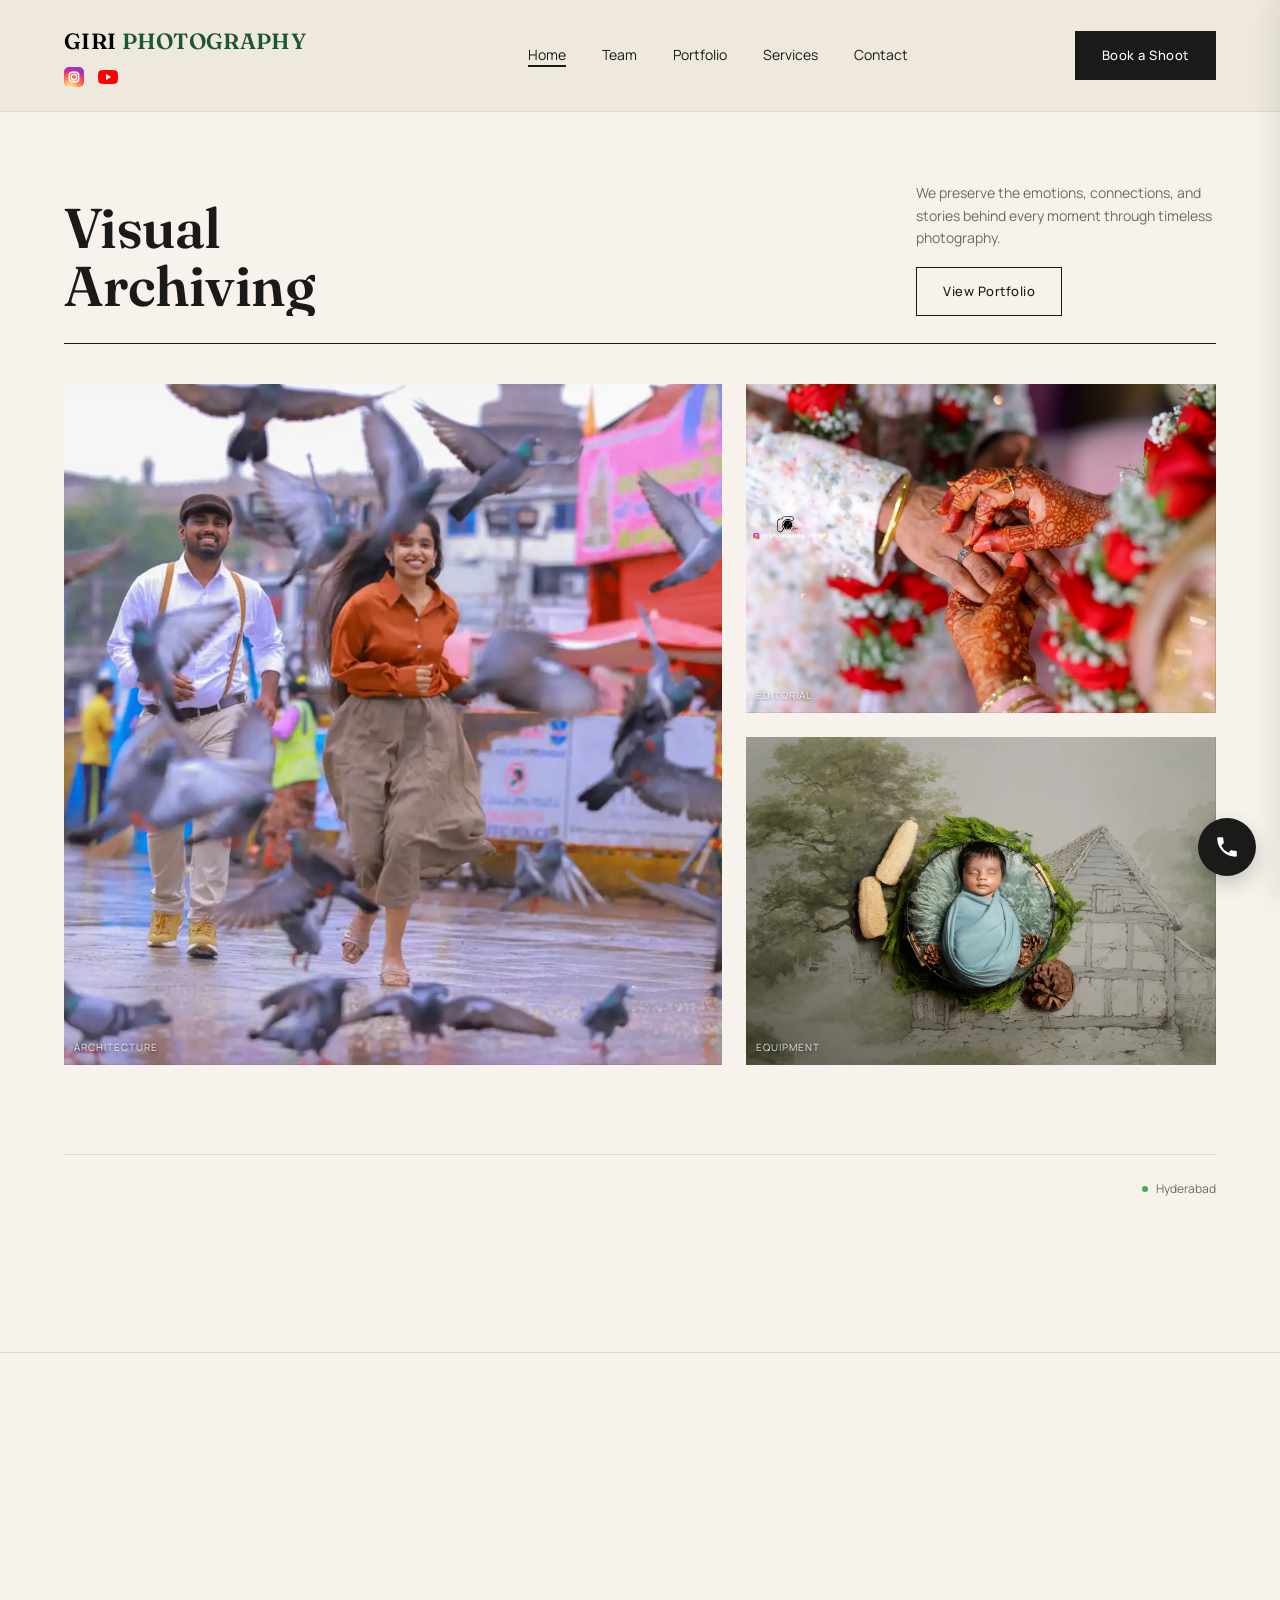
==== commit 22b58084: "Improve Instagram icon to render clearer at small size" ====
--- a/index.html
+++ b/index.html
@@ -35,7 +35,7 @@
       </a>
       <span class="logo-social">
         <a href="https://www.instagram.com/giriphotography_official98?igsh=MWI0Zm41c2Rlb3B0MA==" target="_blank" rel="noopener" aria-label="Instagram">
-          <svg viewBox="0 0 24 24" width="20" height="20" aria-hidden="true"><defs><radialGradient id="igGrad" cx="30%" cy="107%" r="150%"><stop offset="0%" stop-color="#fdf497"/><stop offset="5%" stop-color="#fdf497"/><stop offset="45%" stop-color="#fd5949"/><stop offset="60%" stop-color="#d6249f"/><stop offset="90%" stop-color="#285AEB"/></radialGradient></defs><rect width="24" height="24" rx="6" fill="url(#igGrad)"/><path fill="#fff" fill-rule="evenodd" d="M12 7.2A4.8 4.8 0 1 0 12 16.8 4.8 4.8 0 0 0 12 7.2Zm0 7.92A3.12 3.12 0 1 1 12 8.88a3.12 3.12 0 0 1 0 6.24Zm4.99-8.11a1.12 1.12 0 1 1-2.24 0 1.12 1.12 0 0 1 2.24 0Z"/></svg>
+          <svg viewBox="0 0 24 24" width="20" height="20" aria-hidden="true"><defs><radialGradient id="igGrad" cx="30%" cy="107%" r="150%"><stop offset="0%" stop-color="#fdf497"/><stop offset="5%" stop-color="#fdf497"/><stop offset="45%" stop-color="#fd5949"/><stop offset="60%" stop-color="#d6249f"/><stop offset="90%" stop-color="#285AEB"/></radialGradient></defs><rect width="24" height="24" rx="6" fill="url(#igGrad)"/><rect x="6.3" y="6.3" width="11.4" height="11.4" rx="3.5" fill="none" stroke="#fff" stroke-width="1.6"/><circle cx="12" cy="12" r="3.3" fill="none" stroke="#fff" stroke-width="1.6"/><circle cx="16.3" cy="7.7" r="1" fill="#fff"/></svg>
         </a>
         <a href="https://www.youtube.com/@giriphotography_official" target="_blank" rel="noopener" aria-label="YouTube">
           <svg viewBox="0 0 24 24" width="20" height="20" aria-hidden="true"><path fill="#FF0000" d="M23.5 6.2a3 3 0 0 0-2.1-2.1C19.5 3.5 12 3.5 12 3.5s-7.5 0-9.4.6A3 3 0 0 0 .5 6.2 31 31 0 0 0 0 12a31 31 0 0 0 .5 5.8 3 3 0 0 0 2.1 2.1c1.9.6 9.4.6 9.4.6s7.5 0 9.4-.6a3 3 0 0 0 2.1-2.1A31 31 0 0 0 24 12a31 31 0 0 0-.5-5.8Z"/><path fill="#fff" d="M9.6 15.5V8.5L15.8 12Z"/></svg>
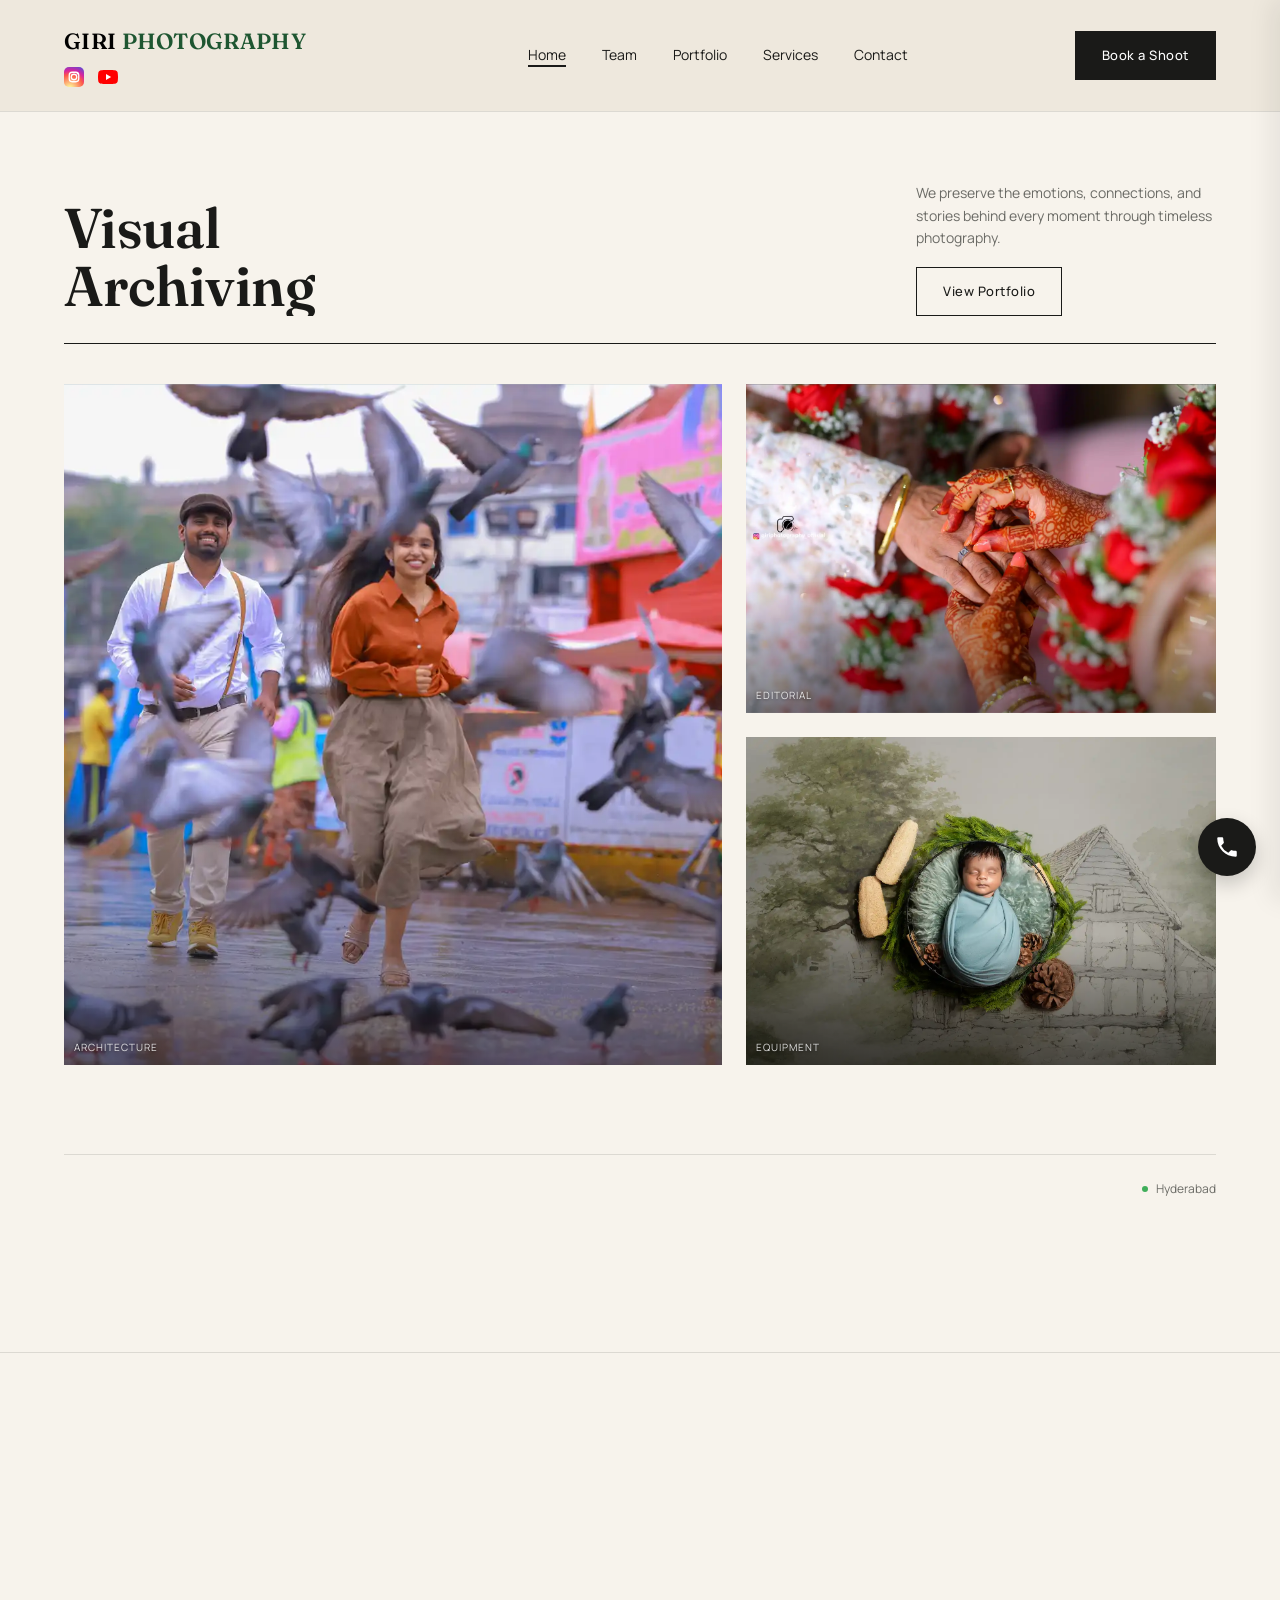
==== commit 8d8748e4: "Add favicon" ====
--- a/index.html
+++ b/index.html
@@ -4,6 +4,7 @@
 <meta charset="UTF-8">
 <meta name="viewport" content="width=device-width, initial-scale=1.0">
 <title>Giri Photography — Visual Archiving</title>
+<link rel="icon" type="image/png" href="favicon.png">
 
 <link rel="stylesheet" href="https://cdnjs.cloudflare.com/ajax/libs/font-awesome/6.5.1/css/all.min.css">
 <link rel="stylesheet" href="css/style.css">
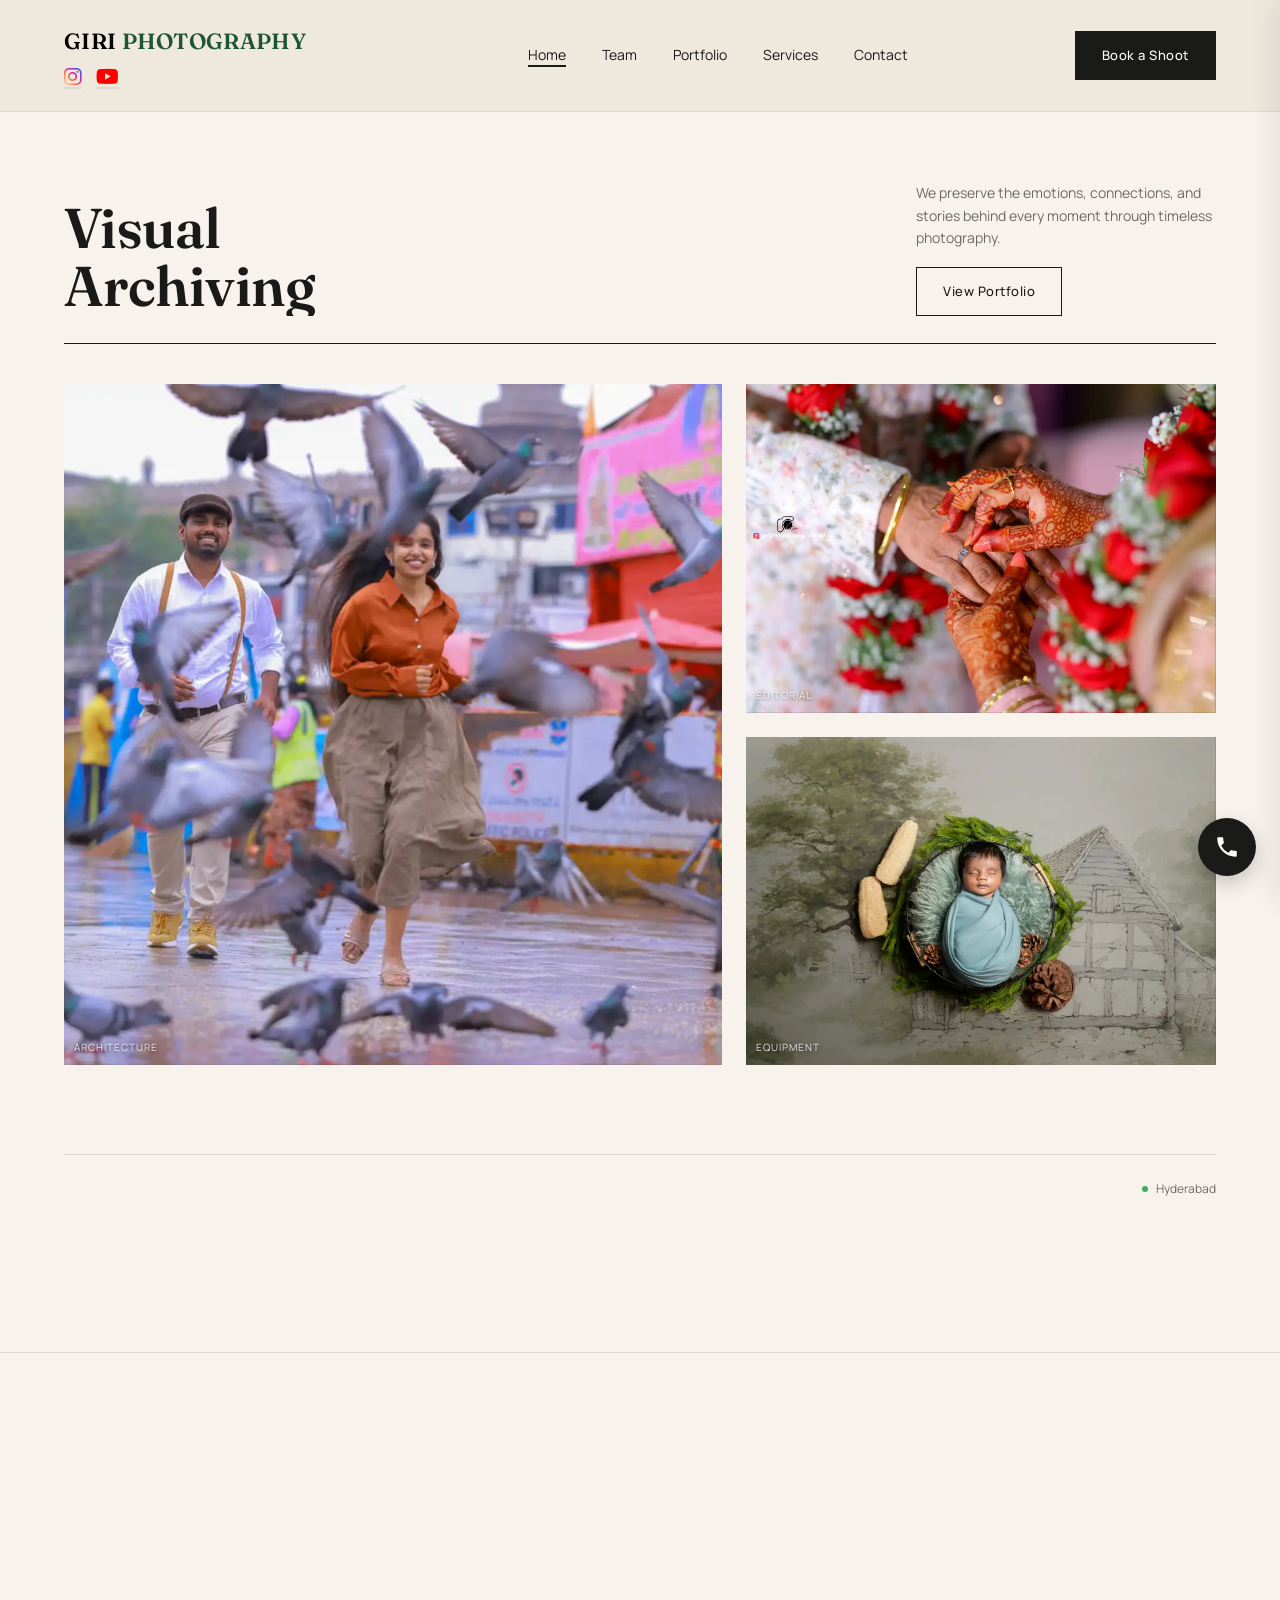
==== commit 64c19b71: "Replace social icons with Font Awesome brand icons" ====
--- a/index.html
+++ b/index.html
@@ -35,12 +35,8 @@
         <span class="logo-giri">Giri</span> <span class="logo-photo">Photography</span>
       </a>
       <span class="logo-social">
-        <a href="https://www.instagram.com/giriphotography_official98?igsh=MWI0Zm41c2Rlb3B0MA==" target="_blank" rel="noopener" aria-label="Instagram">
-          <svg viewBox="0 0 24 24" width="20" height="20" aria-hidden="true"><defs><radialGradient id="igGrad" cx="30%" cy="107%" r="150%"><stop offset="0%" stop-color="#fdf497"/><stop offset="5%" stop-color="#fdf497"/><stop offset="45%" stop-color="#fd5949"/><stop offset="60%" stop-color="#d6249f"/><stop offset="90%" stop-color="#285AEB"/></radialGradient></defs><rect width="24" height="24" rx="6" fill="url(#igGrad)"/><rect x="6.3" y="6.3" width="11.4" height="11.4" rx="3.5" fill="none" stroke="#fff" stroke-width="1.6"/><circle cx="12" cy="12" r="3.3" fill="none" stroke="#fff" stroke-width="1.6"/><circle cx="16.3" cy="7.7" r="1" fill="#fff"/></svg>
-        </a>
-        <a href="https://www.youtube.com/@giriphotography_official" target="_blank" rel="noopener" aria-label="YouTube">
-          <svg viewBox="0 0 24 24" width="20" height="20" aria-hidden="true"><path fill="#FF0000" d="M23.5 6.2a3 3 0 0 0-2.1-2.1C19.5 3.5 12 3.5 12 3.5s-7.5 0-9.4.6A3 3 0 0 0 .5 6.2 31 31 0 0 0 0 12a31 31 0 0 0 .5 5.8 3 3 0 0 0 2.1 2.1c1.9.6 9.4.6 9.4.6s7.5 0 9.4-.6a3 3 0 0 0 2.1-2.1A31 31 0 0 0 24 12a31 31 0 0 0-.5-5.8Z"/><path fill="#fff" d="M9.6 15.5V8.5L15.8 12Z"/></svg>
-        </a>
+        <a href="https://www.instagram.com/giriphotography_official98?igsh=MWI0Zm41c2Rlb3B0MA==" target="_blank" rel="noopener" aria-label="Instagram"><i class="fa-brands fa-instagram ig-icon"></i></a>
+        <a href="https://www.youtube.com/@giriphotography_official" target="_blank" rel="noopener" aria-label="YouTube"><i class="fa-brands fa-youtube yt-icon"></i></a>
       </span>
     </div>
 
--- a/css/style.css
+++ b/css/style.css
@@ -229,7 +229,9 @@
      align-items:center;
      transition:opacity .2s ease;
    }
-   .logo-social a svg{ display:block; }
+   .logo-social a i{ display:block; font-size:20px; line-height:1; }
+   .logo-social a .yt-icon{ color:#FF0000; }
+   .logo-social a .ig-icon{ background:linear-gradient(45deg,#fdf497 0%,#fd5949 45%,#d6249f 60%,#285AEB 90%); -webkit-background-clip:text; background-clip:text; color:transparent; }
    .logo-social a:hover{ opacity:.75; }
    
    nav ul{
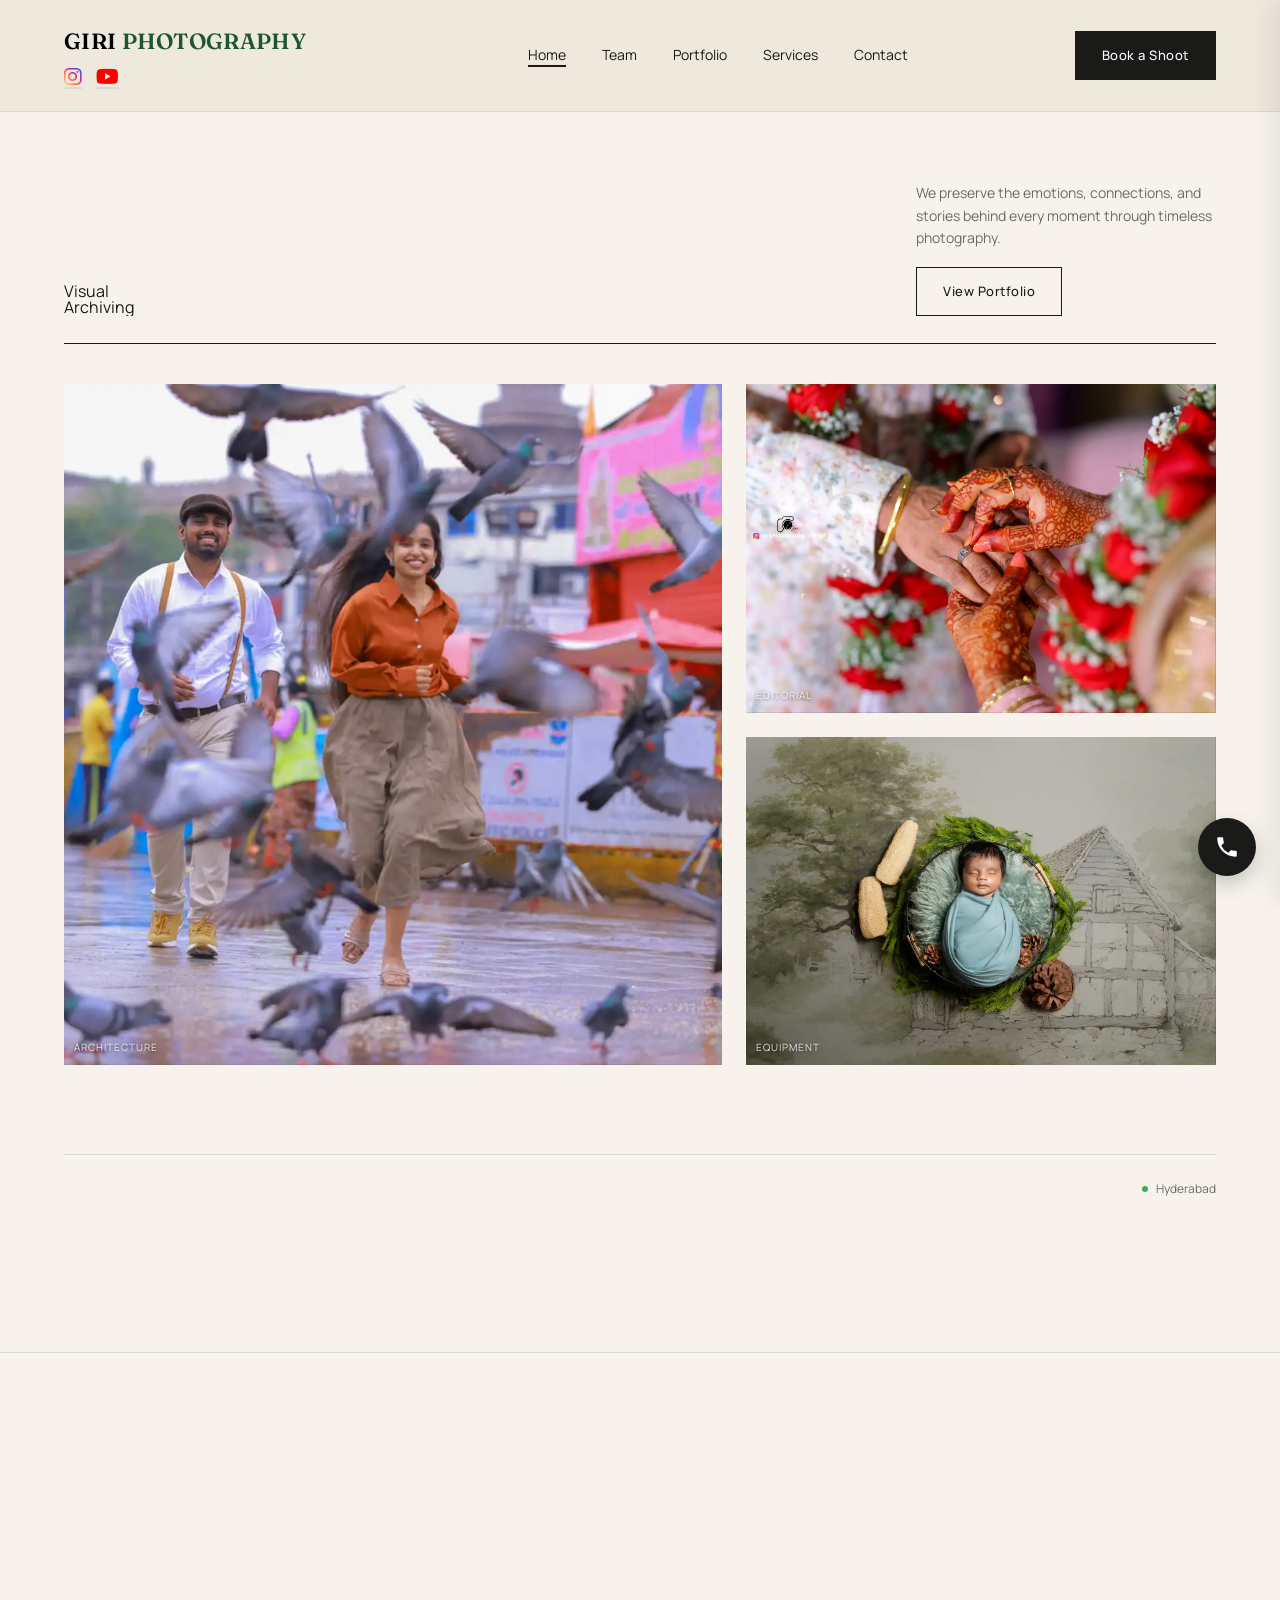
==== commit ef3c9c82: "SEO improvements: hidden heading text, enriched JSON-LD" ====
--- a/index.html
+++ b/index.html
@@ -3,12 +3,79 @@
 <head>
 <meta charset="UTF-8">
 <meta name="viewport" content="width=device-width, initial-scale=1.0">
-<title>Giri Photography — Visual Archiving</title>
+<title>Giri Photography | Wedding &amp; Event Photographer in Kompally, Hyderabad</title>
+<meta name="description" content="Giri Photography is a wedding and event photography studio in Kompally, Hyderabad with 7+ years of experience, 500+ events and 400+ wedding stories covered. Weddings, pre-wedding, maternity, haldi, birthdays &amp; more.">
+<meta name="keywords" content="wedding photographer hyderabad, pre wedding shoot hyderabad, event photography kompally, maternity photographer hyderabad, birthday photography hyderabad, haldi ceremony photography, giri photography">
+<meta name="author" content="Giri Photography">
+<meta name="robots" content="index, follow">
+<link rel="canonical" href="https://giriphotography.com/">
+
+<!-- Open Graph / Facebook / WhatsApp -->
+<meta property="og:type" content="website">
+<meta property="og:site_name" content="Giri Photography">
+<meta property="og:title" content="Giri Photography | Wedding &amp; Event Photographer in Kompally, Hyderabad">
+<meta property="og:description" content="Wedding, pre-wedding, maternity, haldi and event photography in Kompally, Hyderabad. 7+ years of experience, 500+ events covered.">
+<meta property="og:url" content="https://giriphotography.com/">
+<meta property="og:image" content="https://giriphotography.com/service/wedding.webp">
+<meta property="og:locale" content="en_IN">
+
+<!-- Twitter Card -->
+<meta name="twitter:card" content="summary_large_image">
+<meta name="twitter:title" content="Giri Photography | Wedding &amp; Event Photographer in Kompally, Hyderabad">
+<meta name="twitter:description" content="Wedding, pre-wedding, maternity, haldi and event photography in Kompally, Hyderabad.">
+<meta name="twitter:image" content="https://giriphotography.com/service/wedding.webp">
+
+<meta name="theme-color" content="#000000">
 <link rel="icon" type="image/png" href="favicon.png">
+<link rel="apple-touch-icon" href="favicon.png">
 
 <link rel="stylesheet" href="https://cdnjs.cloudflare.com/ajax/libs/font-awesome/6.5.1/css/all.min.css">
 <link rel="stylesheet" href="css/style.css">
 <link rel="stylesheet" href="css/home.css">
+
+<script type="application/ld+json">
+{
+  "@context": "https://schema.org",
+  "@type": "LocalBusiness",
+  "name": "Giri Photography",
+  "image": "https://giriphotography.com/giri.jpg",
+  "logo": "https://giriphotography.com/logo.png",
+  "url": "https://giriphotography.com/",
+  "telephone": "+91-98484-03872",
+  "priceRange": "₹1500 - ₹200000",
+  "foundingDate": "2019",
+  "areaServed": ["Hyderabad", "Secunderabad", "Kompally", "Telangana", "India"],
+  "address": {
+    "@type": "PostalAddress",
+    "streetAddress": "Kompally",
+    "addressLocality": "Hyderabad",
+    "addressRegion": "Telangana",
+    "addressCountry": "IN"
+  },
+  "openingHoursSpecification": {
+    "@type": "OpeningHoursSpecification",
+    "dayOfWeek": ["Monday", "Tuesday", "Wednesday", "Thursday", "Friday", "Saturday"],
+    "opens": "10:00",
+    "closes": "20:30"
+  },
+  "sameAs": [
+    "https://www.instagram.com/giriphotography_official98?igsh=MWI0Zm41c2Rlb3B0MA==",
+    "https://www.youtube.com/@giriphotography_official"
+  ],
+  "hasOfferCatalog": {
+    "@type": "OfferCatalog",
+    "name": "Photography Services",
+    "itemListElement": [
+      { "@type": "Offer", "itemOffered": { "@type": "Service", "name": "Wedding & Pre-Wedding Photography" }, "price": "40000", "priceCurrency": "INR" },
+      { "@type": "Offer", "itemOffered": { "@type": "Service", "name": "Maternity Shoot" }, "price": "40000", "priceCurrency": "INR" },
+      { "@type": "Offer", "itemOffered": { "@type": "Service", "name": "House Warming Ceremony" }, "price": "1500", "priceCurrency": "INR" },
+      { "@type": "Offer", "itemOffered": { "@type": "Service", "name": "Haldi Ceremony" }, "price": "20000", "priceCurrency": "INR" },
+      { "@type": "Offer", "itemOffered": { "@type": "Service", "name": "Birthday Party Photography" }, "price": "6000", "priceCurrency": "INR" },
+      { "@type": "Offer", "itemOffered": { "@type": "Service", "name": "Solo Photography" }, "price": "5000", "priceCurrency": "INR" }
+    ]
+  }
+}
+</script>
 </head>
 <body>
  
@@ -70,10 +137,11 @@
 <section class="hero">
   <div class="container">
     <div class="hero-top">
-      <h1 class="hero-heading">
+      <h1 class="seo-heading">Giri Photography &ndash; Wedding &amp; Event Photographer in Kompally, Hyderabad</h1>
+      <div class="hero-heading" aria-hidden="true">
         <span class="line"><span class="line-inner">Visual</span></span>
         <span class="line"><span class="line-inner">Archiving</span></span>
-      </h1>
+      </div>
       <div class="hero-copy">
         <p class="fade-seq" style="--fd:0.55s">We preserve the emotions, connections, and stories behind every moment through timeless photography.</p>
         <a href="portfolio.html" class="btn btn-outline fade-seq" style="--fd:0.75s">View Portfolio</a>      </div>
@@ -114,6 +182,7 @@
       <h2 class="split-reveal" style="--sd:0.1s">Capturing moments that deserve to be remembered forever.</h2>
     </div>
     <div class="studio-right">
+      <h3 class="visually-hidden">About Giri Photography</h3>
       <p class="split-reveal" style="--sd:0.15s">At Giri Photography, we believe every photograph tells a story. Through a thoughtful and artistic approach, we capture genuine emotions and unforgettable moments, creating memories that last a lifetime.</p>
       <a href="team.html" class="discover split-reveal" style="--sd:0.3s">DISCOVER MORE</a>
     </div>
--- a/css/home.css
+++ b/css/home.css
@@ -160,6 +160,34 @@
 
 /* Hero heading mask reveal */
 .hero-heading{ overflow:hidden; }
+
+/* Visually hidden but screen-reader/SEO accessible heading text */
+.seo-heading{
+  position:absolute;
+  width:1px;
+  height:1px;
+  padding:0;
+  margin:-1px;
+  overflow:hidden;
+  clip:rect(0,0,0,0);
+  clip-path:inset(50%);
+  white-space:nowrap;
+  border:0;
+}
+
+/* Reusable visually-hidden utility (non-heading elements) */
+.visually-hidden{
+  position:absolute;
+  width:1px;
+  height:1px;
+  padding:0;
+  margin:-1px;
+  overflow:hidden;
+  clip:rect(0,0,0,0);
+  clip-path:inset(50%);
+  white-space:nowrap;
+  border:0;
+}
 
 .hero-heading .line{
   display:block;
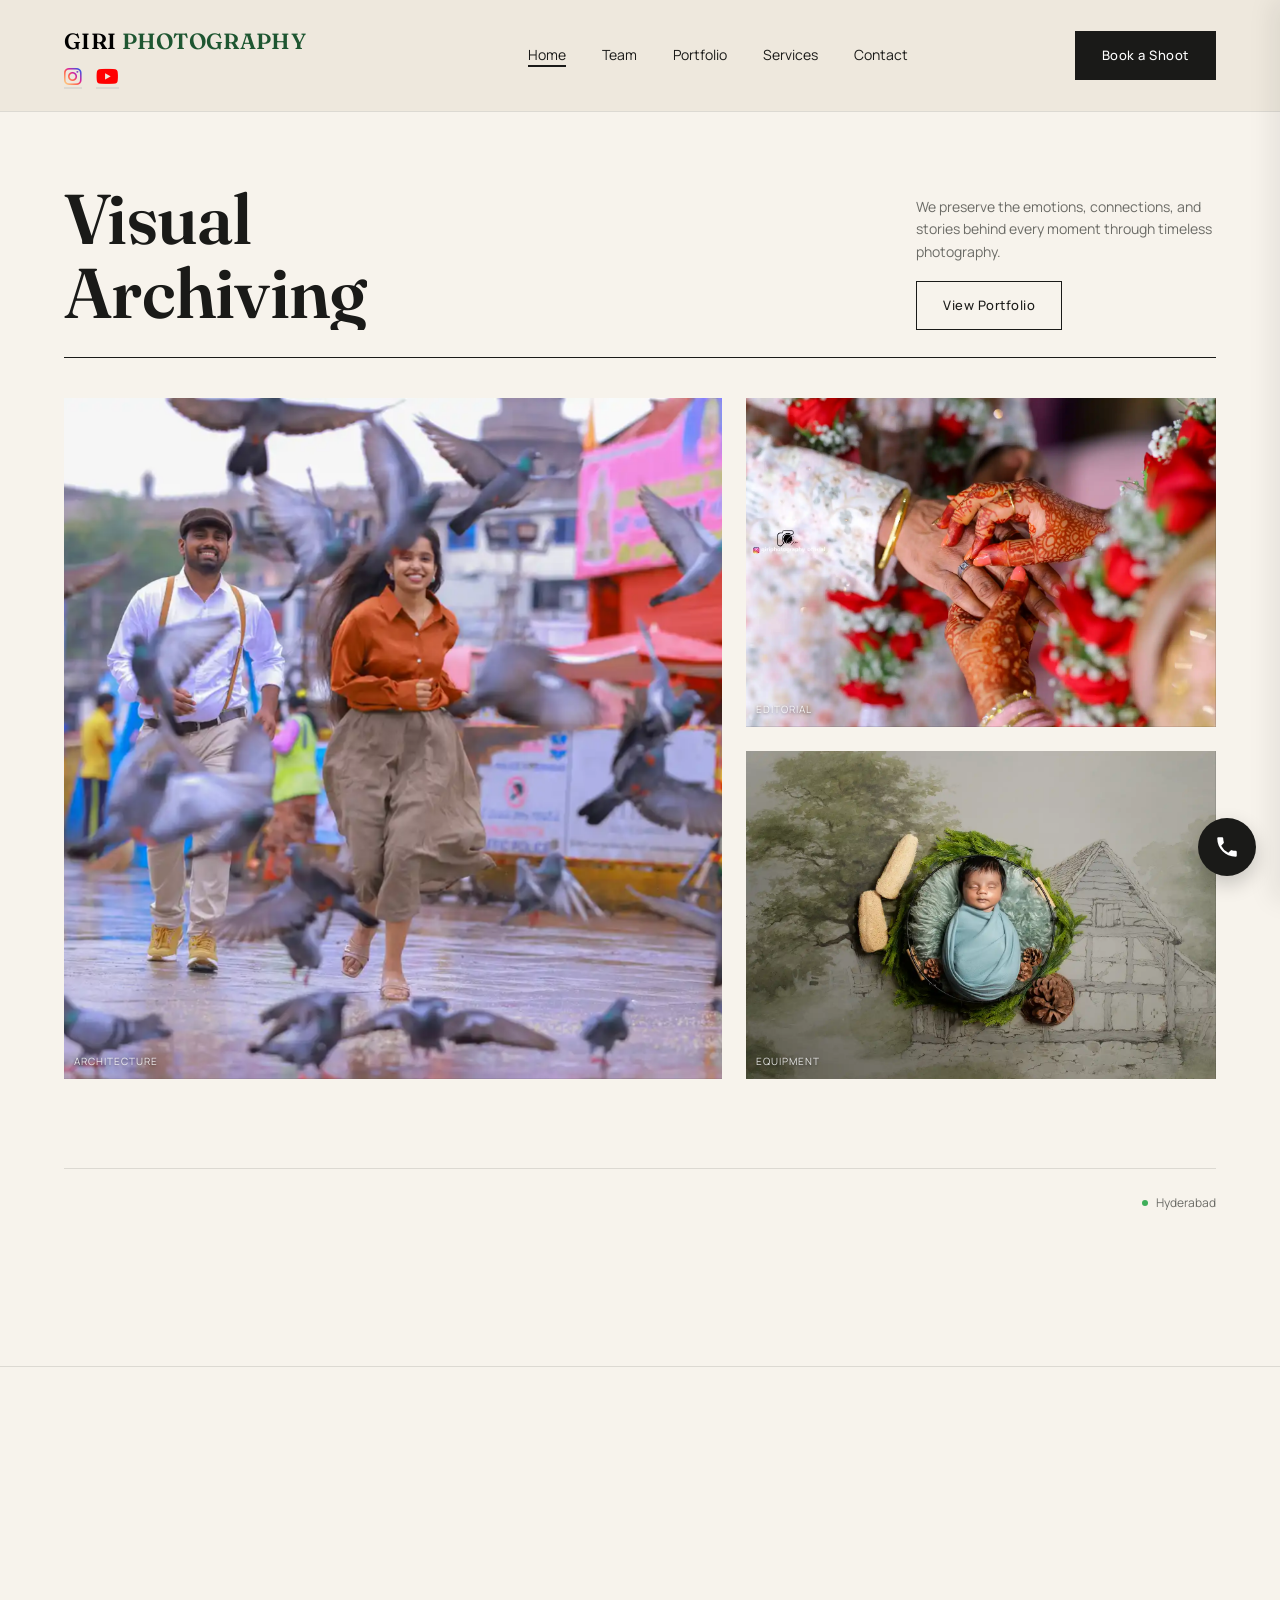
==== commit f2699d7e: "SEO: update meta tags, schema, alt text, footer copy; fix hero heading font" ====
--- a/index.html
+++ b/index.html
@@ -3,9 +3,9 @@
 <head>
 <meta charset="UTF-8">
 <meta name="viewport" content="width=device-width, initial-scale=1.0">
-<title>Giri Photography | Wedding &amp; Event Photographer in Kompally, Hyderabad</title>
-<meta name="description" content="Giri Photography is a wedding and event photography studio in Kompally, Hyderabad with 7+ years of experience, 500+ events and 400+ wedding stories covered. Weddings, pre-wedding, maternity, haldi, birthdays &amp; more.">
-<meta name="keywords" content="wedding photographer hyderabad, pre wedding shoot hyderabad, event photography kompally, maternity photographer hyderabad, birthday photography hyderabad, haldi ceremony photography, giri photography">
+<title>Giri Photography | Wedding Photographers in Hyderabad | Since 2019</title>
+<meta name="description" content="Giri Photography is a Hyderabad-based wedding photography and cinematography studio established in 2019. We capture weddings, pre-weddings, maternity, baby showers, portraits and traditional ceremonies across Hyderabad and India.">
+<meta name="keywords" content="giri photography, giri photography hyderabad, wedding photographer hyderabad, wedding photography hyderabad, pre wedding photography hyderabad, maternity photography hyderabad, baby shower photography, cinematographer hyderabad">
 <meta name="author" content="Giri Photography">
 <meta name="robots" content="index, follow">
 <link rel="canonical" href="https://giriphotography.com/">
@@ -13,16 +13,16 @@
 <!-- Open Graph / Facebook / WhatsApp -->
 <meta property="og:type" content="website">
 <meta property="og:site_name" content="Giri Photography">
-<meta property="og:title" content="Giri Photography | Wedding &amp; Event Photographer in Kompally, Hyderabad">
-<meta property="og:description" content="Wedding, pre-wedding, maternity, haldi and event photography in Kompally, Hyderabad. 7+ years of experience, 500+ events covered.">
+<meta property="og:title" content="Giri Photography | Wedding Photographers in Hyderabad">
+<meta property="og:description" content="Trusted wedding photography and cinematography studio based in Hyderabad since 2019. Specializing in weddings, pre-weddings, maternity, baby showers and portraits across India.">
 <meta property="og:url" content="https://giriphotography.com/">
 <meta property="og:image" content="https://giriphotography.com/service/wedding.webp">
 <meta property="og:locale" content="en_IN">
 
 <!-- Twitter Card -->
 <meta name="twitter:card" content="summary_large_image">
-<meta name="twitter:title" content="Giri Photography | Wedding &amp; Event Photographer in Kompally, Hyderabad">
-<meta name="twitter:description" content="Wedding, pre-wedding, maternity, haldi and event photography in Kompally, Hyderabad.">
+<meta name="twitter:title" content="Giri Photography | Wedding Photographers in Hyderabad">
+<meta name="twitter:description" content="Trusted wedding photography and cinematography studio based in Hyderabad since 2019.">
 <meta name="twitter:image" content="https://giriphotography.com/service/wedding.webp">
 
 <meta name="theme-color" content="#000000">
@@ -51,6 +51,16 @@
     "addressLocality": "Hyderabad",
     "addressRegion": "Telangana",
     "addressCountry": "IN"
+  },
+  "contactPoint": {
+    "@type": "ContactPoint",
+    "telephone": "+91-98484-03872",
+    "contactType": "customer service"
+  },
+  "geo": {
+    "@type": "GeoCoordinates",
+    "latitude": 17.5167,
+    "longitude": 78.4833
   },
   "openingHoursSpecification": {
     "@type": "OpeningHoursSpecification",
@@ -76,6 +86,20 @@
   }
 }
 </script>
+
+<script type="application/ld+json">
+{
+ "@context":"https://schema.org",
+ "@type":"Organization",
+ "name":"Giri Photography",
+ "url":"https://giriphotography.com/",
+ "logo":"https://giriphotography.com/logo.png",
+ "sameAs":[
+   "https://www.instagram.com/giriphotography_official98/",
+   "https://www.youtube.com/@giriphotography_official"
+ ]
+}
+</script>
 </head>
 <body>
  
@@ -149,14 +173,14 @@
 
     <div class="gallery">
       <div class="ph building gallery-item" data-label="Architecture" style="--gd:0s">
-        <img src="prewedding/couple9.webp" alt="Architecture">
+        <img src="prewedding/couple9.webp" alt="Pre Wedding Couple Photography in Hyderabad">
       </div>
       <div class="right-col">
         <div class="ph coat gallery-item" data-label="Editorial" style="--gd:0.25s">
-          <img src="engagement/ring3.webp" alt="Editorial">
+          <img src="engagement/ring3.webp" alt="Wedding Ring Photography by Giri Photography">
         </div>
         <div class="ph lens gallery-item" data-label="Equipment" style="--gd:0.5s">
-          <img src="service/babyborn.webp" alt="Equipment">
+          <img src="service/babyborn.webp" alt="Baby Shower Photography in Hyderabad">
         </div>
       </div>
     </div>
@@ -183,7 +207,8 @@
     </div>
     <div class="studio-right">
       <h3 class="visually-hidden">About Giri Photography</h3>
-      <p class="split-reveal" style="--sd:0.15s">At Giri Photography, we believe every photograph tells a story. Through a thoughtful and artistic approach, we capture genuine emotions and unforgettable moments, creating memories that last a lifetime.</p>
+      <p class="split-reveal" style="--sd:0.15s">Founded in 2019, Giri Photography is a Hyderabad-based wedding photography and cinematography studio specializing in timeless visual storytelling. Our team has documented hundreds of weddings, engagements, maternity shoots, baby showers, portraits and traditional ceremonies across Hyderabad and India.</p>
+      <p class="split-reveal" style="--sd:0.2s">We combine artistic photography with cinematic filmmaking to preserve genuine emotions and unforgettable memories. Whether it's an intimate ceremony or a grand wedding celebration, we create photographs and films that families treasure for generations.</p>
       <a href="team.html" class="discover split-reveal" style="--sd:0.3s">DISCOVER MORE</a>
     </div>
   </div>
@@ -282,7 +307,7 @@
     <div class="footer-grid">
       <div class="split-reveal" style="--sd:0s">
         <h4>Giri Photography</h4>
-        <p>A studio dedicated to timeless, emotive photography &mdash; weddings, portraits, and editorial work crafted with care.</p>
+        <p>Giri Photography is a Hyderabad-based wedding photography and cinematography studio specializing in weddings, pre-weddings, maternity, baby showers, portraits and traditional ceremonies across Hyderabad and India.</p>
         <div class="social">
           <a href="https://www.instagram.com/giriphotography_official98?igsh=MWI0Zm41c2Rlb3B0MA==" target="_blank" rel="noopener" aria-label="Instagram"><span><i class="fa-brands fa-instagram"></i></span></a>
           <a href="#" aria-label="Facebook"><span><i class="fa-brands fa-facebook-f"></i></span></a>
@@ -346,9 +371,5 @@
   }
 </script>
 
-<script src="js/home.js"></script>
-<script src="js/main.js"></script>
-
-
 </body>
 </html>
--- a/css/home.css
+++ b/css/home.css
@@ -159,7 +159,15 @@
 .hero{ padding:70px 0 50px; }
 
 /* Hero heading mask reveal */
-.hero-heading{ overflow:hidden; }
+.hero-heading{
+  overflow:hidden;
+  font-family:var(--font-heading);
+  font-weight:600;
+  font-size:clamp(48px, 5.5vw, 88px);
+  line-height:0.98;
+  letter-spacing:-.01em;
+  color:var(--ink);
+}
 
 /* Visually hidden but screen-reader/SEO accessible heading text */
 .seo-heading{
@@ -842,7 +850,7 @@
   .container{ padding:0 32px; }
 
   .hero-top{ flex-direction:column; align-items:flex-start; }
-  .hero-top h1{ font-size:clamp(42px, 9vw, 64px); }
+  .hero-heading{ font-size:clamp(42px, 9vw, 64px); }
 
   .gallery{ height:380px; gap:16px; margin-bottom:40px; }
   .gallery .right-col{ gap:16px; }
@@ -876,7 +884,7 @@
   .container{ padding:0 20px; }
 
   .hero{ padding:50px 0 40px; }
-  .hero-top h1{ font-size:clamp(38px, 11vw, 52px); }
+  .hero-heading{ font-size:clamp(38px, 11vw, 52px); }
   .hero-copy{ max-width:none; }
   .gallery{ margin-top:28px; height:300px; gap:12px; margin-bottom:32px; }
   .gallery .right-col{ gap:12px; }
@@ -964,7 +972,7 @@
   .gallery .right-col{ gap:8px; }
   .ph::after{ font-size:9px; }
 
-  .hero-top h1{ font-size:clamp(34px, 12vw, 44px); }
+  .hero-heading{ font-size:clamp(34px, 12vw, 44px); }
 
   .stats{ flex-wrap:nowrap; gap:6px; }
   .stat .num{ font-size:18px; }
